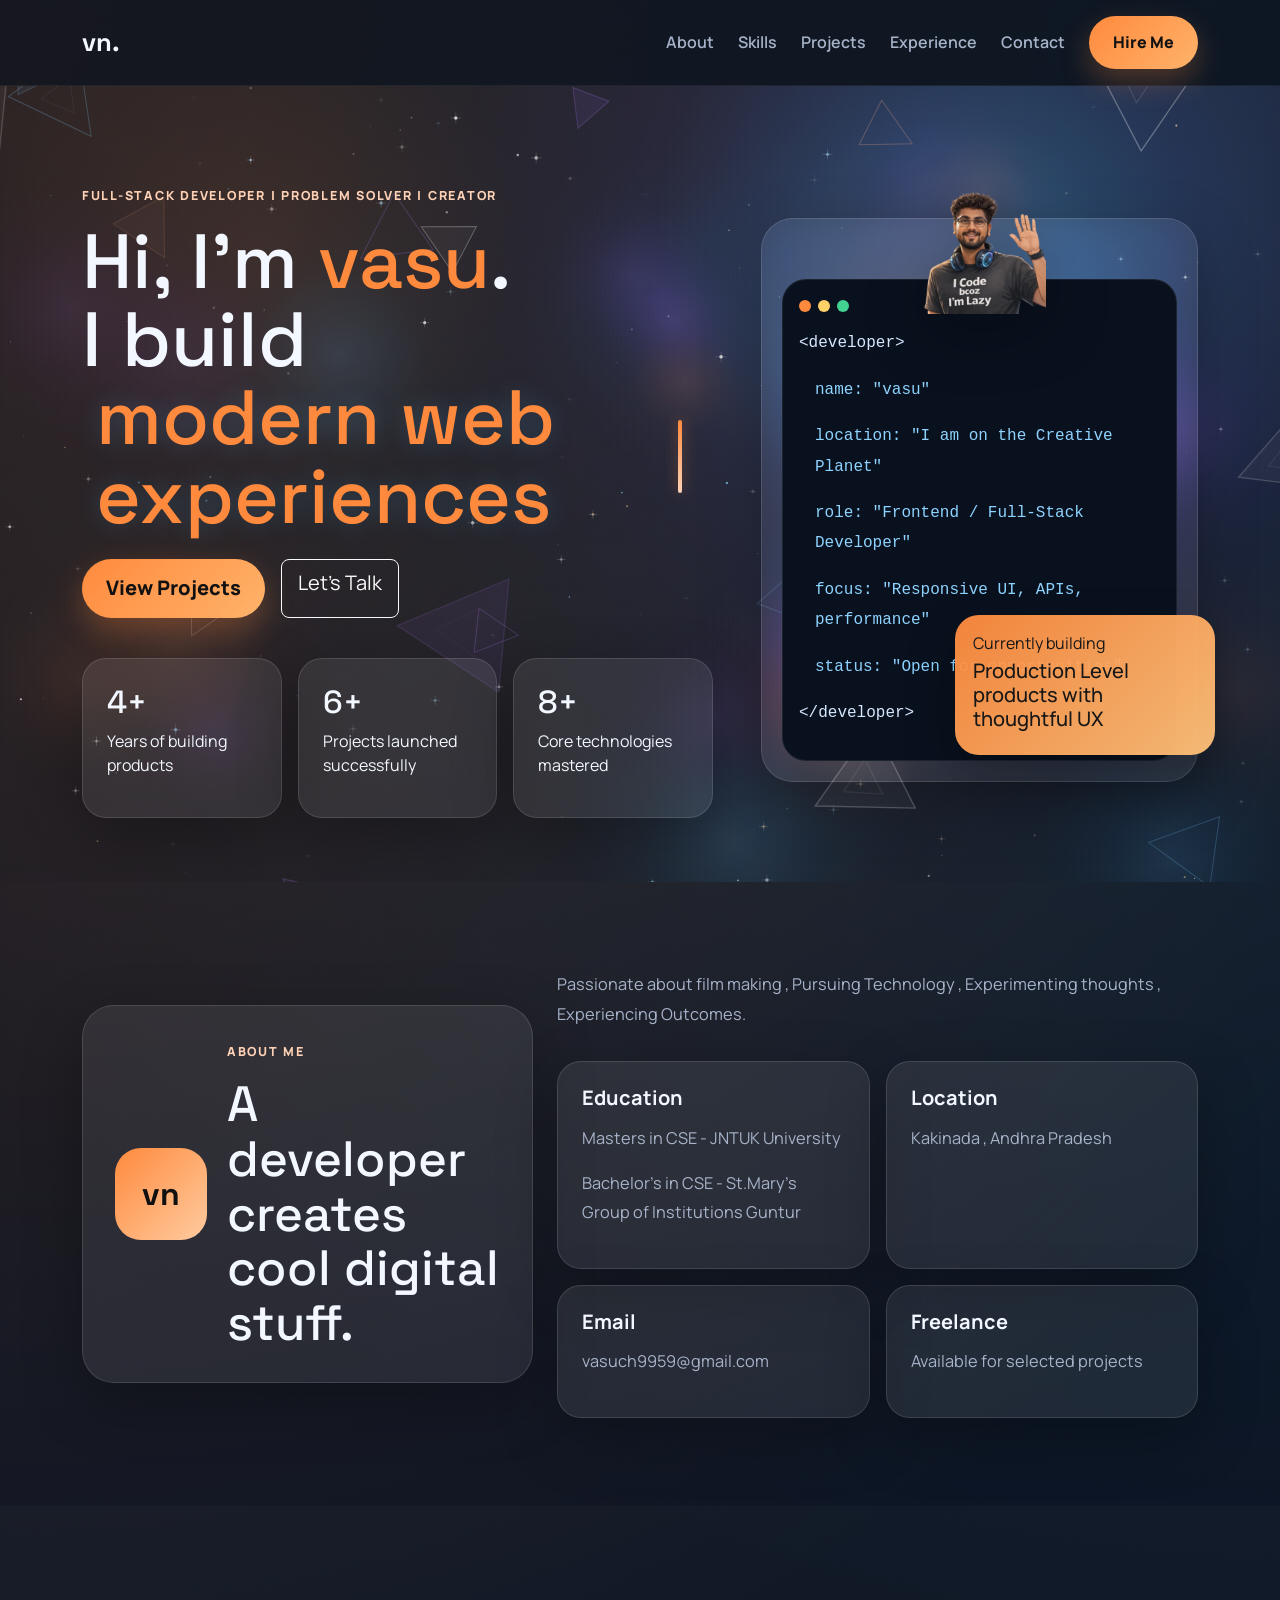
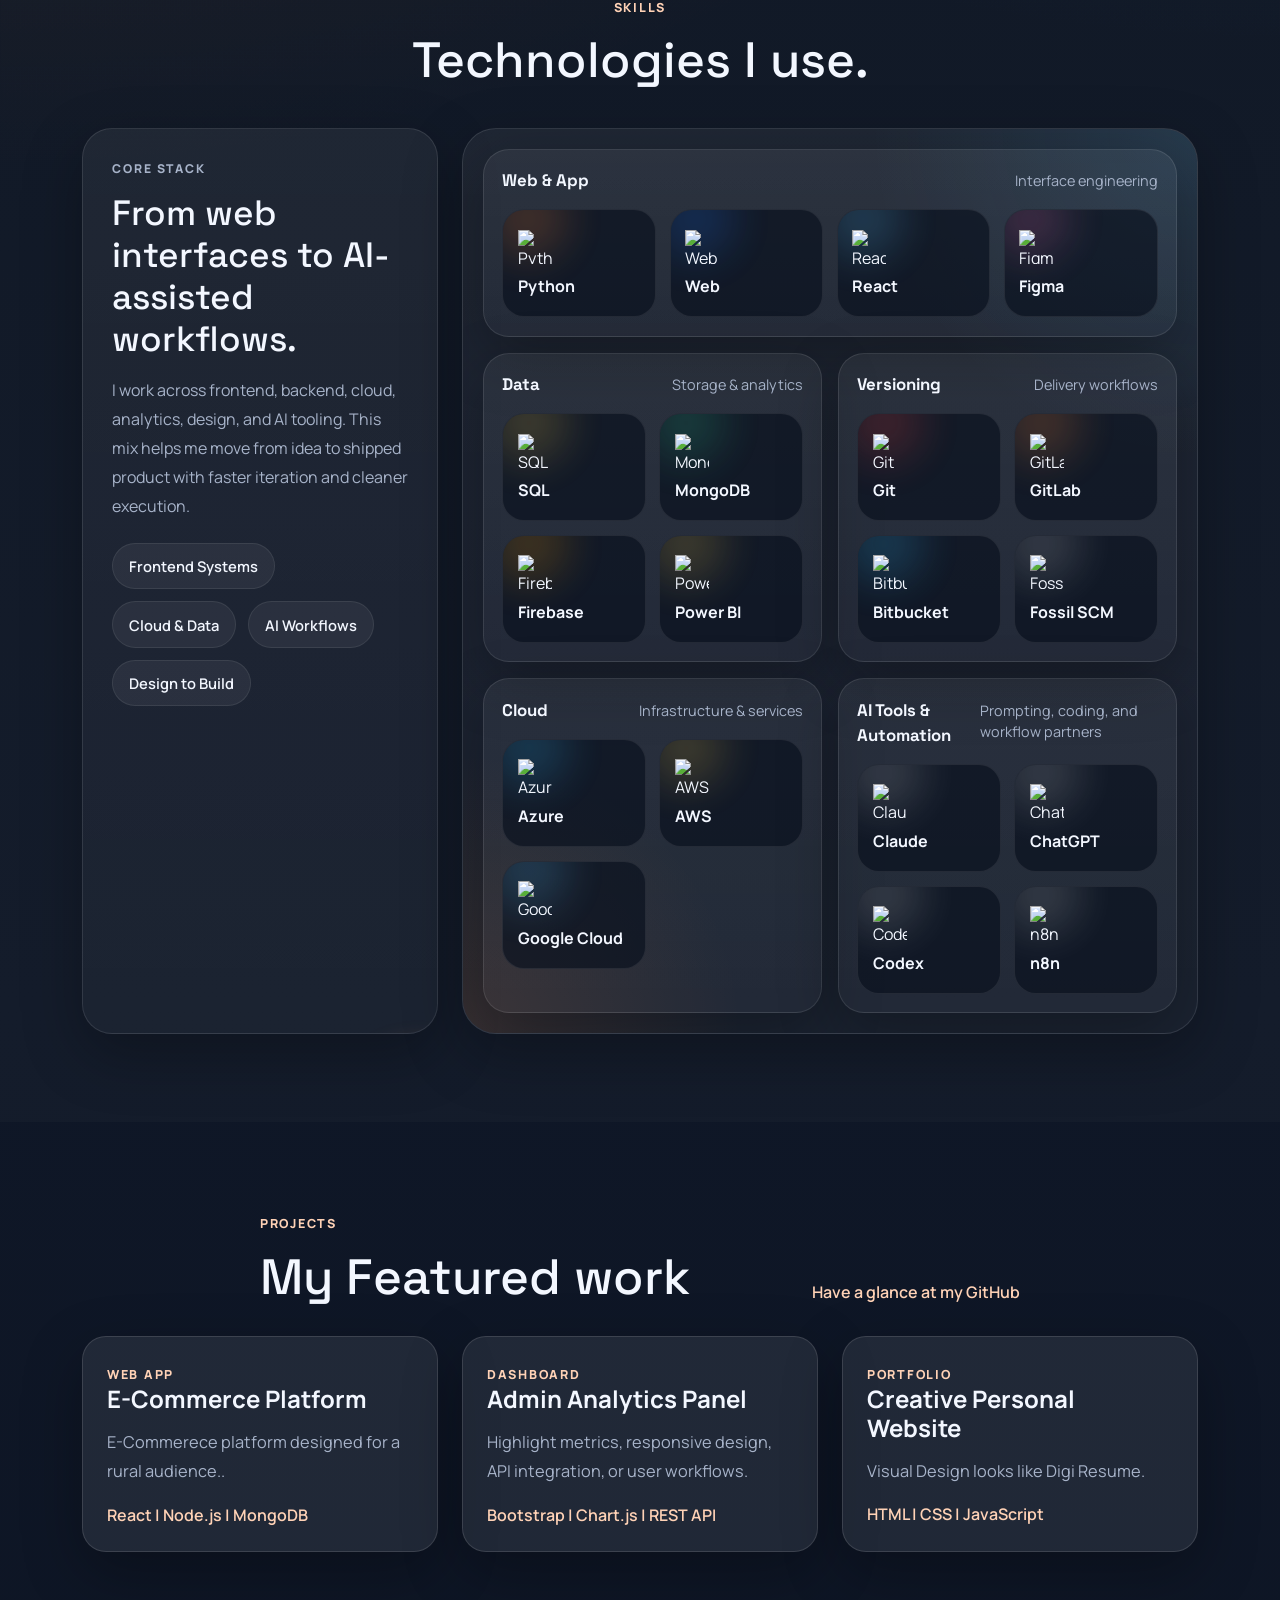
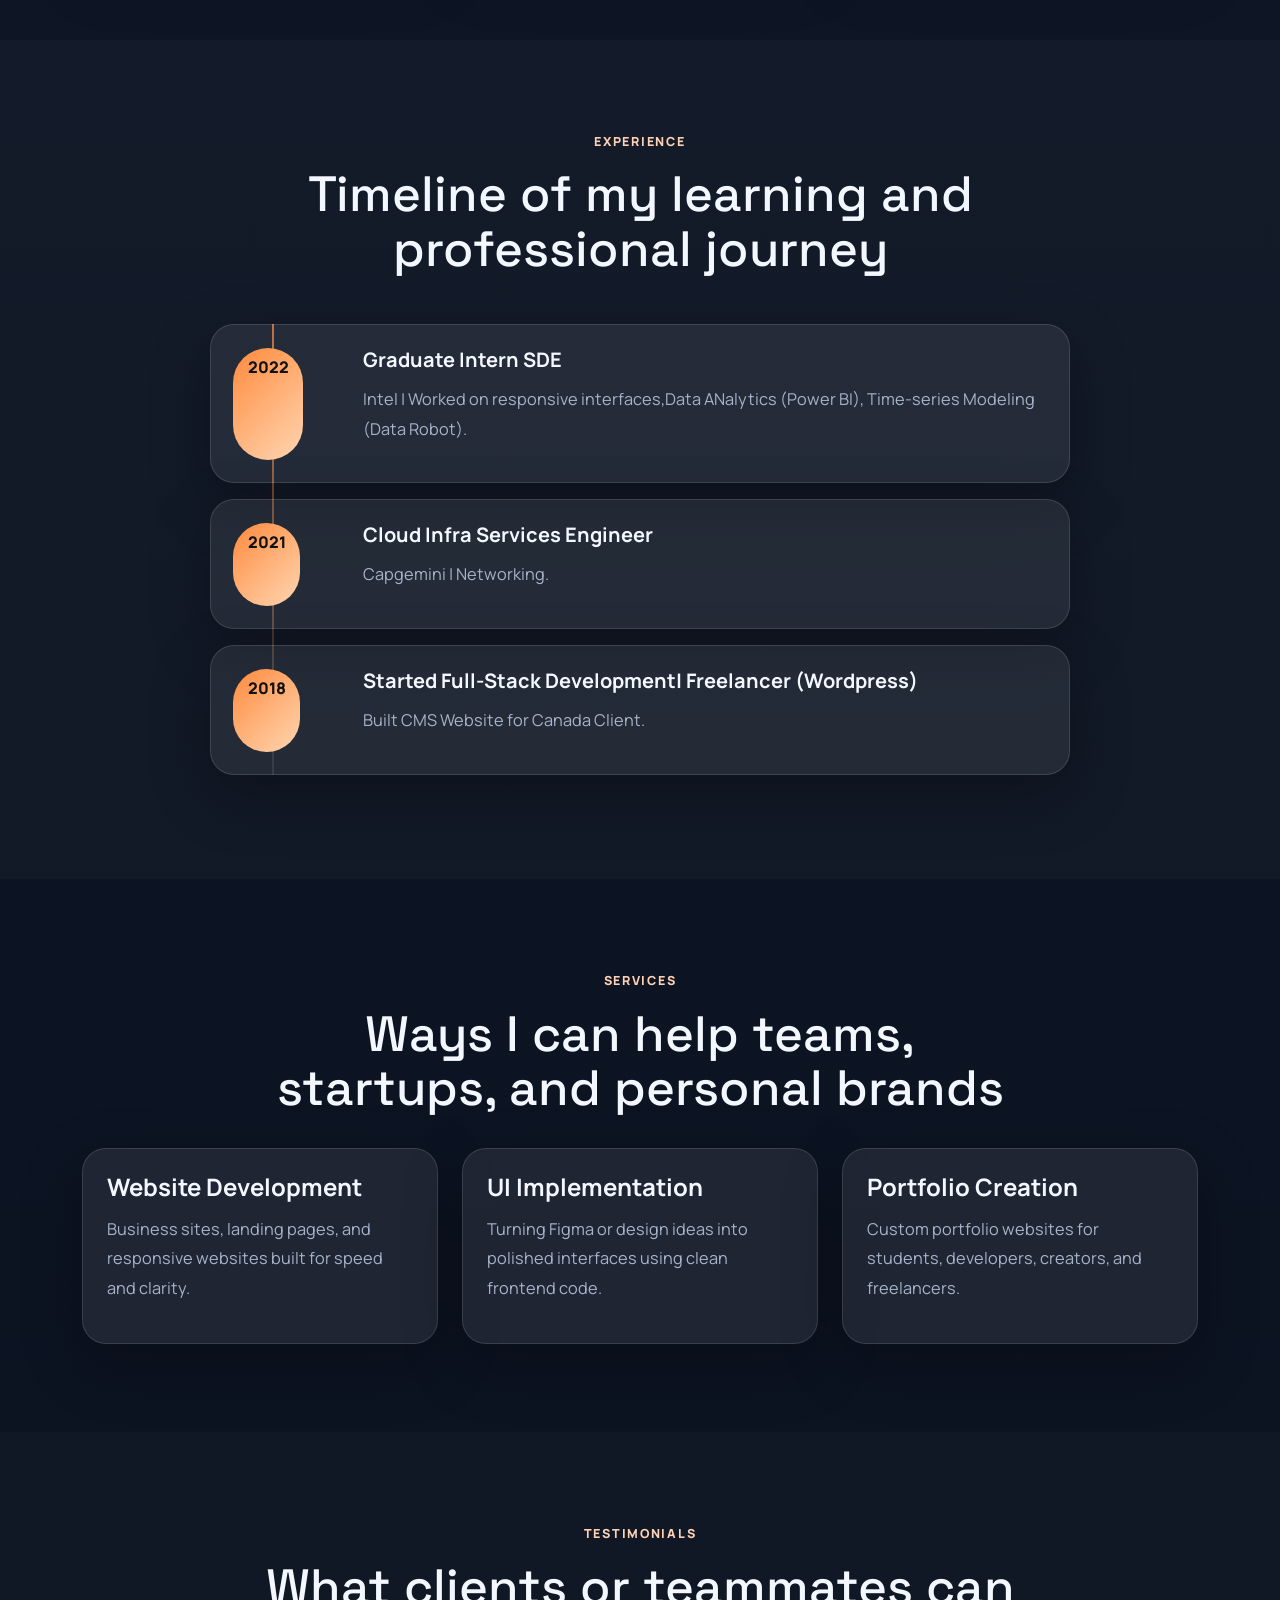
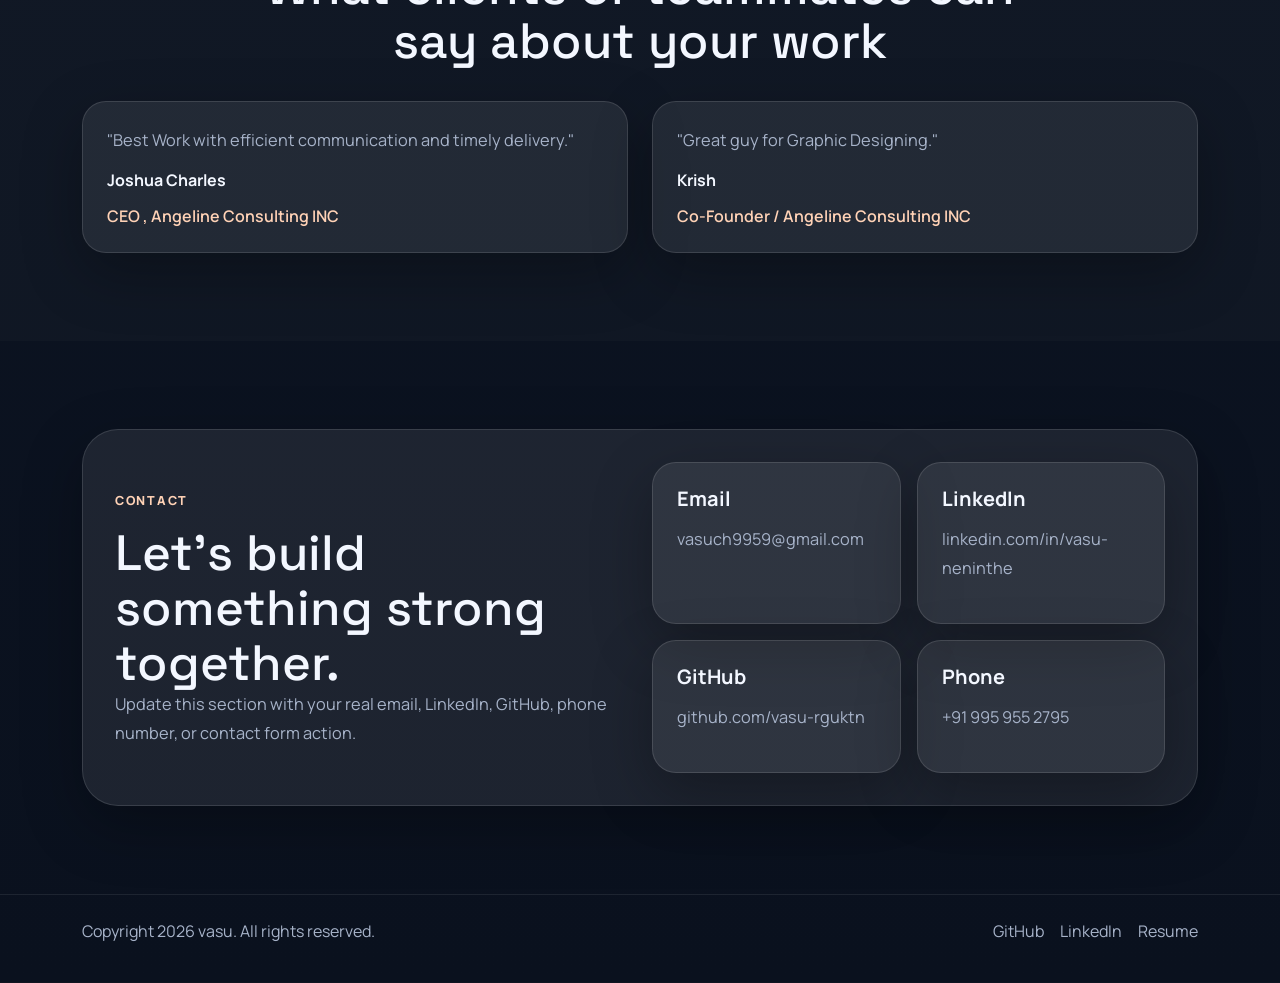
==== index.html @ dce2a5d2 "myDigiResume" ====
<!DOCTYPE html>
<html lang="en">
<head>
    <meta charset="UTF-8">
    <meta name="viewport" content="width=device-width, initial-scale=1.0">
    <title>vasu</title>
    <link rel="preconnect" href="https://fonts.googleapis.com">
    <link rel="preconnect" href="https://fonts.gstatic.com" crossorigin>
    <link href="https://fonts.googleapis.com/css2?family=Manrope:wght@400;500;600;700;800&family=Space+Grotesk:wght@500;700&display=swap" rel="stylesheet">
    <link href="https://cdn.jsdelivr.net/npm/bootstrap@5.3.3/dist/css/bootstrap.min.css" rel="stylesheet" integrity="sha384-QWTKZyjpPEjISv5WaRU9OFeRpok6YctnYmDr5pNlyT2bRjXh0JMhjY6hW+ALEwIH" crossorigin="anonymous">
    <link rel="stylesheet" href="index.css">
</head>
<body>
    <nav class="navbar navbar-expand-lg portfolio-nav sticky-top">
        <div class="container py-2">
            <a class="navbar-brand brand-mark" href="#home">vn.</a>
            <button class="navbar-toggler border-0 shadow-none" type="button" data-bs-toggle="collapse" data-bs-target="#portfolioNav" aria-controls="portfolioNav" aria-expanded="false" aria-label="Toggle navigation">
                <span class="navbar-toggler-icon"></span>
            </button>
            <div class="collapse navbar-collapse" id="portfolioNav">
                <ul class="navbar-nav ms-auto align-items-lg-center gap-lg-2">
                    <li class="nav-item"><a class="nav-link" href="#about">About</a></li>
                    <li class="nav-item"><a class="nav-link" href="#skills">Skills</a></li>
                    <li class="nav-item"><a class="nav-link" href="#projects">Projects</a></li>
                    <li class="nav-item"><a class="nav-link" href="#experience">Experience</a></li>
                    <li class="nav-item"><a class="nav-link" href="#contact">Contact</a></li>
                    <li class="nav-item mt-3 mt-lg-0 ms-lg-2">
                        <a class="btn btn-highlight" href="#contact">Hire Me</a>
                    </li>
                </ul>
            </div>
        </div>
    </nav>

    <main>
        <section id="home" class="hero-section">
            <canvas class="hero-particles" id="heroParticles" aria-hidden="true"></canvas>
            <div class="container">
                <div class="row align-items-center g-5">
                    <div class="col-lg-7">
                        <span class="eyebrow">Full-Stack Developer | Problem Solver | Creator</span>
                        <h1 class="hero-title mt-3">
                            Hi, I'm <span>vasu</span>.<br>
                            <span class="hero-title-static">I build</span>
                            <span class="hero-title-dynamic" id="heroTypewriter" data-words="modern web experiences., cinematic digital products., responsive interfaces., thoughtful user journeys."></span>
                        </h1>
                        <p class="hero-text mt-4">
                        </p>
                        <div class="d-flex flex-wrap gap-3 mt-4">
                            <a class="btn btn-highlight btn-lg" href="#projects">View Projects</a>
                            <a class="btn btn-outline-light btn-lg" href="#contact">Let's Talk</a>
                        </div>
                        <div class="hero-stats row g-3 mt-4">
                            <div class="col-sm-4">
                                <div class="stat-card">
                                    <h3>4+</h3>
                                    <p>Years of building products</p>
                                </div>
                            </div>
                            <div class="col-sm-4">
                                <div class="stat-card">
                                    <h3>6+</h3>
                                    <p>Projects launched successfully</p>
                                </div>
                            </div>
                            <div class="col-sm-4">
                                <div class="stat-card">
                                    <h3>8+</h3>
                                    <p>Core technologies mastered</p>
                                </div>
                            </div>
                        </div>
                    </div>
                    <div class="col-lg-5">
                        <div class="hero-panel">
                            <div class="hero-avatar-pop">
                                <img src="assets/vnp.png" alt="Vasu avatar" class="hero-avatar-image">
                            </div>
                            <div class="code-window">
                                <div class="window-dots">
                                    <span></span>
                                    <span></span>
                                    <span></span>
                                </div>
                                <div class="code-content">
                                    <p>&lt;developer&gt;</p>
                                    <p class="code-indent">name: "vasu"</p>
                                    <p class="code-indent">location: "I am on the Creative Planet"</p>
                                    <p class="code-indent">role: "Frontend / Full-Stack Developer"</p>
                                    <p class="code-indent">focus: "Responsive UI, APIs, performance"</p>
                                    <p class="code-indent">status: "Open for opportunities"</p>
                                    <p>&lt;/developer&gt;</p>
                                </div>
                            </div>
                            <div class="floating-card">
                                <p class="mb-1">Currently building</p>
                                <h5>Production Level products with thoughtful UX</h5>
                            </div>
                        </div>
                    </div>
                </div>
            </div>
        </section>

        <section id="about" class="section-space">
            <div class="container">
                <div class="row g-4 align-items-center">
                    <div class="col-lg-5">
                        <div class="profile-card">
                            <div class="profile-photo">vn</div>
                            <div>
                                <p class="section-kicker">About Me</p>
                                <h2 class="section-title">A developer creates cool digital stuff.</h2>
                            </div>
                        </div>
                    </div>
                    <div class="col-lg-7">
                        <p class="section-copy">
                           Passionate about film making , Pursuing Technology , Experimenting thoughts , Experiencing Outcomes.
                        </p>
                        <div class="row g-3 mt-2">
                            <div class="col-md-6">
                                <div class="info-tile">
                                    <h5>Education</h5>
                                    <p> Masters in CSE - JNTUK University</p>
                                    <p>Bachelor's in CSE - St.Mary's Group of Institutions Guntur</p>
                                </div>
                            </div>
                            <div class="col-md-6">
                                <div class="info-tile">
                                    <h5>Location</h5>
                                    <p>Kakinada , Andhra Pradesh</p>
                                </div>
                            </div>
                            <div class="col-md-6">
                                <div class="info-tile">
                                    <h5>Email</h5>
                                    <p>vasuch9959@gmail.com</p>
                                </div>
                            </div>
                            <div class="col-md-6">
                                <div class="info-tile">
                                    <h5>Freelance</h5>
                                    <p>Available for selected projects</p>
                                </div>
                            </div>
                        </div>
                    </div>
                </div>
            </div>
        </section>

        <section id="skills" class="section-space alt-section">
            <div class="container">
                <div class="section-heading text-center">
                    <p class="section-kicker">Skills</p>
                    <h2 class="section-title">Technologies I use.</h2>
                </div>
                <div class="row g-4 align-items-stretch mt-3">
                    <div class="col-lg-4">
                        <div class="stack-intro-card h-100">
                            <p class="stack-kicker">Core Stack</p>
                            <h3>From web interfaces to AI-assisted workflows.</h3>
                            <p>
                                I work across frontend, backend, cloud, analytics, design, and AI tooling. This mix helps me move from idea to shipped product with faster iteration and cleaner execution.
                            </p>
                            <div class="stack-tags">
                                <span>Frontend Systems</span>
                                <span>Cloud & Data</span>
                                <span>AI Workflows</span>
                                <span>Design to Build</span>
                            </div>
                        </div>
                    </div>
                    <div class="col-lg-8">
                        <div class="stack-showcase">
                            <div class="stack-cluster stack-cluster-wide">
                                <div class="stack-cluster-head">
                                    <p>Web & App</p>
                                    <span>Interface engineering</span>
                                </div>
                                <div class="logo-chip-grid">
                                    <a class="logo-chip accent-orange" href="https://www.python.org/" target="_blank" rel="noreferrer">
                                        <img src="https://cdn.jsdelivr.net/gh/devicons/devicon/icons/python/python-original.svg" alt="Python logo">
                                        <span>Python</span>
                                    </a>
                                    <a class="logo-chip accent-blue" href="https://developer.mozilla.org/en-US/docs/Web" target="_blank" rel="noreferrer">
                                        <img src="https://cdn.jsdelivr.net/gh/devicons/devicon/icons/html5/html5-original.svg" alt="Web logo">
                                        <span>Web</span>
                                    </a>
                                    <a class="logo-chip accent-cyan" href="https://react.dev/" target="_blank" rel="noreferrer">
                                        <img src="https://cdn.jsdelivr.net/gh/devicons/devicon/icons/react/react-original.svg" alt="React logo">
                                        <span>React</span>
                                    </a>
                                    <a class="logo-chip accent-amber" href="https://www.figma.com/" target="_blank" rel="noreferrer">
                                        <img src="https://cdn.jsdelivr.net/gh/devicons/devicon/icons/figma/figma-original.svg" alt="Figma logo">
                                        <span>Figma</span>
                                    </a>
                                </div>
                            </div>
                            <div class="stack-cluster-row">
                                <div class="stack-cluster">
                                    <div class="stack-cluster-head">
                                        <p>Data</p>
                                        <span>Storage & analytics</span>
                                    </div>
                                    <div class="logo-chip-grid compact">
                                        <a class="logo-chip accent-gold" href="https://www.mysql.com/" target="_blank" rel="noreferrer">
                                            <img src="https://cdn.jsdelivr.net/gh/devicons/devicon/icons/mysql/mysql-original.svg" alt="SQL logo">
                                            <span>SQL</span>
                                        </a>
                                        <a class="logo-chip accent-green" href="https://www.mongodb.com/" target="_blank" rel="noreferrer">
                                            <img src="https://cdn.jsdelivr.net/gh/devicons/devicon/icons/mongodb/mongodb-original.svg" alt="MongoDB logo">
                                            <span>MongoDB</span>
                                        </a>
                                        <a class="logo-chip accent-yellow" href="https://firebase.google.com/" target="_blank" rel="noreferrer">
                                            <img src="https://cdn.jsdelivr.net/gh/devicons/devicon/icons/firebase/firebase-plain.svg" alt="Firebase logo">
                                            <span>Firebase</span>
                                        </a>
                                        <a class="logo-chip accent-gold" href="https://powerbi.microsoft.com/" target="_blank" rel="noreferrer">
                                            <img src="https://1000logos.net/wp-content/uploads/2022/08/Microsoft-Power-BI-Logo-2013.png" alt="Power BI logo">
                                            <span>Power BI</span>
                                        </a>
                                    </div>
                                </div>
                                <div class="stack-cluster">
                                    <div class="stack-cluster-head">
                                        <p>Versioning</p>
                                        <span>Delivery workflows</span>
                                    </div>
                                    <div class="logo-chip-grid compact">
                                        <a class="logo-chip accent-red" href="https://git-scm.com/" target="_blank" rel="noreferrer">
                                            <img src="https://cdn.jsdelivr.net/gh/devicons/devicon/icons/git/git-original.svg" alt="Git logo">
                                            <span>Git</span>
                                        </a>
                                        <a class="logo-chip accent-orange" href="https://about.gitlab.com/" target="_blank" rel="noreferrer">
                                            <img src="https://cdn.jsdelivr.net/gh/devicons/devicon/icons/gitlab/gitlab-original.svg" alt="GitLab logo">
                                            <span>GitLab</span>
                                        </a>
                                        <a class="logo-chip accent-sky" href="https://bitbucket.org/" target="_blank" rel="noreferrer">
                                            <img src="https://cdn.simpleicons.org/bitbucket/0052CC" alt="Bitbucket logo">
                                            <span>Bitbucket</span>
                                        </a>
                                        <a class="logo-chip accent-white" href="https://fossil-scm.org/" target="_blank" rel="noreferrer">
                                            <img src="https://cdn.simpleicons.org/fossilscm/FFFFFF" alt="Fossil SCM logo">
                                            <span>Fossil SCM</span>
                                        </a>
                                    </div>
                                </div>
                            </div>
                            <div class="stack-cluster-row">
                                <div class="stack-cluster">
                                    <div class="stack-cluster-head">
                                        <p>Cloud</p>
                                        <span>Infrastructure & services</span>
                                    </div>
                                    <div class="logo-chip-grid compact">
                                        <a class="logo-chip accent-sky" href="https://azure.microsoft.com/" target="_blank" rel="noreferrer">
                                            <img src="https://cdn.jsdelivr.net/gh/devicons/devicon/icons/azure/azure-original.svg" alt="Azure logo">
                                            <span>Azure</span>
                                        </a>
                                        <a class="logo-chip accent-gold" href="https://aws.amazon.com/" target="_blank" rel="noreferrer">
                                            <img src="https://download.logo.wine/logo/Amazon_Web_Services/Amazon_Web_Services-Logo.wine.png" alt="AWS logo">
                                            <span>AWS</span>
                                        </a>
                                        <a class="logo-chip accent-cyan" href="https://console.cloud.google.com/" target="_blank" rel="noreferrer">
                                            <img src="https://cdn.simpleicons.org/googlecloud/4285F4" alt="Google Cloud logo">
                                            <span>Google Cloud</span>
                                        </a>
                                    </div>
                                </div>
                                <div class="stack-cluster">
                                    <div class="stack-cluster-head">
                                        <p>AI Tools & Automation</p>
                                        <span>Prompting, coding, and workflow partners</span>
                                    </div>
                                    <div class="logo-chip-grid compact">
                                        <a class="logo-chip accent-white" href="https://claude.ai/" target="_blank" rel="noreferrer">
                                            <img src="https://cdn.simpleicons.org/anthropic/D4A373" alt="Claude logo">
                                            <span>Claude</span>
                                        </a>
                                        <a class="logo-chip accent-white" href="https://chat.openai.com/" target="_blank" rel="noreferrer">
                                            <img src="https://assets.streamlinehq.com/image/private/w_300,h_300,ar_1/f_auto/v1/icons/logos/openai-wx0xqojo8lrv572wcvlcb.png/openai-twkvg10vdyltj9fklcgusg.png?_a=DATAiZAAZAA0" alt="ChatGPT logo">
                                            <span>ChatGPT</span>
                                        </a>
                                        <a class="logo-chip accent-white" href="https://openai.com/codex/" target="_blank" rel="noreferrer">
                                            <img src="https://conserto.pro/wp-content/uploads/2022/11/microsoftteams-image-56.png" alt="Codex logo">
                                            <span>Codex</span>
                                        </a>
                                        <a class="logo-chip accent-white" href="https://n8n.io/" target="_blank" rel="noreferrer">
                                            <img src="https://cdn.simpleicons.org/n8n/EA4B71" alt="n8n logo">
                                            <span>n8n</span>
                                        </a>
                                    </div>
                                </div>
                            </div>
                        </div>
                    </div>
                </div>
            </div>
        </section>

        <section id="projects" class="section-space">
            <div class="container">
                <div class="section-heading d-flex flex-column flex-lg-row justify-content-between align-items-lg-end gap-3">
                    <div>
                        <p class="section-kicker">Projects</p>
                        <h2 class="section-title">My Featured work</h2>
                    </div>
                    <a href="https://github.com/vasu-rguktn" class="text-link">Have a glance at my GitHub</a>
                </div>
                <div class="row g-4 mt-2">
                    <div class="col-lg-4">
                        <article class="project-card">
                            <span class="project-tag">Web App</span>
                            <h4>E-Commerce Platform</h4>
                            <p>E-Commerece platform designed for a rural audience..</p>
                            <div class="project-stack">React | Node.js | MongoDB</div>
                        </article>
                    </div>
                    <div class="col-lg-4">
                        <article class="project-card">
                            <span class="project-tag">Dashboard</span>
                            <h4>Admin Analytics Panel</h4>
                            <p>Highlight metrics, responsive design, API integration, or user workflows.</p>
                            <div class="project-stack">Bootstrap | Chart.js | REST API</div>
                        </article>
                    </div>
                    <div class="col-lg-4">
                        <article class="project-card">
                            <span class="project-tag">Portfolio</span>
                            <h4>Creative Personal Website</h4>
                            <p>Visual Design looks like Digi Resume.</p>
                            <div class="project-stack">HTML | CSS | JavaScript</div>
                        </article>
                    </div>
                </div>
            </div>
        </section>

        <section id="experience" class="section-space alt-section">
            <div class="container">
                <div class="section-heading text-center">
                    <p class="section-kicker">Experience</p>
                    <h2 class="section-title">Timeline of my learning and professional journey</h2>
                </div>
                <div class="timeline mt-5">
                    <div class="timeline-item">
                        <span class="timeline-year">2022</span>
                        <div>
                            <h5>Graduate Intern SDE</h5>
                            <p>Intel | Worked on responsive interfaces,Data ANalytics (Power BI), Time-series Modeling (Data Robot).</p>
                        </div>
                    </div>
                    <div class="timeline-item">
                        <span class="timeline-year">2021</span>
                        <div>
                            <h5>Cloud Infra Services Engineer   </h5>
                            <p>Capgemini | Networking.</p>
                        </div>
                    </div>
                    <div class="timeline-item">
                        <span class="timeline-year">2018</span>
                        <div>
                            <h5>Started Full-Stack Development| Freelancer (Wordpress)</h5>
                            <p>Built CMS Website for Canada Client.</p>
                        </div>
                    </div>
                </div>
            </div>
        </section>

        <section id="services" class="section-space">
            <div class="container">
                <div class="section-heading text-center">
                    <p class="section-kicker">Services</p>
                    <h2 class="section-title">Ways I can help teams, startups, and personal brands</h2>
                </div>
                <div class="row g-4 mt-2">
                    <div class="col-md-4">
                        <div class="service-card">
                            <h4>Website Development</h4>
                            <p>Business sites, landing pages, and responsive websites built for speed and clarity.</p>
                        </div>
                    </div>
                    <div class="col-md-4">
                        <div class="service-card">
                            <h4>UI Implementation</h4>
                            <p>Turning Figma or design ideas into polished interfaces using clean frontend code.</p>
                        </div>
                    </div>
                    <div class="col-md-4">
                        <div class="service-card">
                            <h4>Portfolio Creation</h4>
                            <p>Custom portfolio websites for students, developers, creators, and freelancers.</p>
                        </div>
                    </div>
                </div>
            </div>
        </section>

        <section id="testimonials" class="section-space alt-section">
            <div class="container">
                <div class="section-heading text-center">
                    <p class="section-kicker">Testimonials</p>
                    <h2 class="section-title">What clients or teammates can say about your work</h2>
                </div>
                <div class="row g-4 mt-2">
                    <div class="col-lg-6">
                        <div class="testimonial-card">
                            <p>"Best Work with efficient communication and timely delivery."</p>
                            <h6>Joshua Charles</h6>
                            <span>CEO , Angeline Consulting INC</span>
                        </div>
                    </div>
                    <div class="col-lg-6">
                        <div class="testimonial-card">
                            <p>"Great guy for Graphic Designing."</p>
                            <h6>Krish</h6>
                            <span>Co-Founder  / Angeline Consulting INC</span>
                        </div>
                    </div>
                </div>
            </div>
        </section>

        <section id="contact" class="section-space">
            <div class="container">
                <div class="contact-box">
                    <div class="row g-4 align-items-center">
                        <div class="col-lg-6">
                            <p class="section-kicker">Contact</p>
                            <h2 class="section-title">Let's build something strong together.</h2>
                            <p class="section-copy mb-0">
                                Update this section with your real email, LinkedIn, GitHub, phone number, or contact form action.
                            </p>
                        </div>
                        <div class="col-lg-6">
                            <div class="contact-grid">
                                <div class="info-tile">
                                    <h5>Email</h5>
                                    <p>vasuch9959@gmail.com</p>
                                </div>
                                <div class="info-tile">
                                    <h5>LinkedIn</h5>
                                    <p>linkedin.com/in/vasu-neninthe</p>
                                </div>
                                <div class="info-tile">
                                    <h5>GitHub</h5>
                                    <p>github.com/vasu-rguktn</p>
                                </div>
                                <div class="info-tile">
                                    <h5>Phone</h5>
                                    <p>+91 995 955 2795</p>
                                </div>
                            </div>
                        </div>
                    </div>
                </div>
            </div>
        </section>
    </main>

    <footer class="portfolio-footer">
        <div class="container d-flex flex-column flex-md-row justify-content-between align-items-center gap-3">
            <p class="mb-0">Copyright 2026 vasu. All rights reserved.</p>
            <div class="footer-links d-flex gap-3">
                <a href="https://github.com/vasu-rguktn" target="_blank">GitHub</a>
                <a href="https://linkedin.com/in/vasu-neninthe" target="_blank">LinkedIn</a>
                <a href="resume.pdf" target="_blank">Resume</a>
            </div>
        </div>
    </footer>

    <script src="https://cdn.jsdelivr.net/npm/bootstrap@5.3.3/dist/js/bootstrap.bundle.min.js" integrity="sha384-YvpcrYf0tY3lHB60NNkmXc5s9fDVZLESaAA55NDzOxhy9GkcIdslK1eN7N6jIeHz" crossorigin="anonymous"></script>
    <script src="index.js"></script>
</body>
</html>
---- index.css ----
:root {
    --bg: #0b1220;
    --bg-soft: #111a2b;
    --surface: rgba(255, 255, 255, 0.08);
    --surface-strong: rgba(255, 255, 255, 0.12);
    --text: #f3f7ff;
    --muted: #a7b3c9;
    --accent: #ff8a3d;
    --accent-soft: #ffd2b6;
    --line: rgba(255, 255, 255, 0.12);
    --shadow: 0 20px 60px rgba(0, 0, 0, 0.28);
}

* {
    box-sizing: border-box;
}

html {
    scroll-behavior: smooth;
    scroll-padding-top: 96px;
    background-color: #08101d;
}

body {
    margin: 0;
    min-height: 100vh;
    font-family: "Manrope", sans-serif;
    background-color: #08101d;
    background:
        radial-gradient(circle at top left, rgba(255, 138, 61, 0.22), transparent 30%),
        radial-gradient(circle at top right, rgba(62, 182, 255, 0.14), transparent 28%),
        linear-gradient(180deg, #08101d 0%, #0f1727 45%, #0a111e 100%);
    color: var(--text);
    overscroll-behavior-y: none;
}

main {
    position: relative;
    background: transparent;
}

a {
    color: inherit;
    text-decoration: none;
}

.portfolio-nav {
    background: rgba(8, 16, 29, 0.72);
    backdrop-filter: blur(18px);
    border-bottom: 1px solid rgba(255, 255, 255, 0.06);
}

.brand-mark,
.hero-title,
.section-title {
    font-family: "Space Grotesk", sans-serif;
}

.brand-mark {
    font-size: 1.6rem;
    font-weight: 700;
    color: var(--text);
}

.nav-link {
    color: var(--muted);
    font-weight: 600;
}

.nav-link:hover,
.nav-link:focus {
    color: var(--text);
}

.btn-highlight {
    background: linear-gradient(135deg, #ff8a3d, #ffb36b);
    color: #111;
    border: none;
    font-weight: 800;
    border-radius: 999px;
    padding: 0.9rem 1.5rem;
    box-shadow: 0 12px 30px rgba(255, 138, 61, 0.28);
}

.btn-highlight:hover {
    background: linear-gradient(135deg, #ff954f, #ffc48c);
    color: #111;
}

.hero-section {
    padding: 6rem 0 4rem;
    position: relative;
    overflow: hidden;
    isolation: isolate;
    background:
        radial-gradient(circle at 20% 20%, rgba(255, 138, 61, 0.08), transparent 22%),
        radial-gradient(circle at 80% 15%, rgba(92, 196, 255, 0.12), transparent 30%),
        linear-gradient(180deg, rgba(6, 12, 24, 0.25), rgba(6, 12, 24, 0.05));
}

.hero-section .container {
    position: relative;
    z-index: 1;
}

.hero-particles {
    position: absolute;
    inset: 0;
    width: 100%;
    height: 100%;
    pointer-events: none;
    opacity: 0.9;
    mix-blend-mode: screen;
    filter: saturate(1.1);
}

.eyebrow,
.section-kicker,
.project-tag {
    display: inline-block;
    text-transform: uppercase;
    letter-spacing: 0.14em;
    font-size: 0.78rem;
    font-weight: 800;
    color: var(--accent-soft);
}

.hero-title {
    font-size: clamp(2.8rem, 6vw, 5rem);
    line-height: 1.02;
    max-width: 12ch;
    position: relative;
    z-index: 1;
}

.hero-title span {
    color: var(--accent);
}

.hero-title-static {
    color: var(--text) !important;
}

.hero-avatar-image {
    width: 100%;
    height: 100%;
    object-fit: cover;
    display: block;
}

.hero-title-dynamic {
    display: inline-flex;
    align-items: center;
    min-height: 1.15em;
    margin-left: 0.18em;
    color: #ffffff;
    text-shadow: 0 0 24px rgba(92, 196, 255, 0.22);
}

.hero-title-dynamic::after {
    content: "";
    width: 0.08em;
    height: 0.95em;
    margin-left: 0.12em;
    border-radius: 999px;
    background: linear-gradient(180deg, #ff8a3d, #ffd2b6);
    box-shadow: 0 0 14px rgba(255, 138, 61, 0.42);
    animation: blink-caret 0.95s steps(1) infinite;
}

.hero-text,
.section-copy,
.project-card p,
.service-card p,
.testimonial-card p,
.timeline-item p,
.info-tile p,
.skill-card p {
    color: var(--muted);
    font-size: 1.02rem;
    line-height: 1.8;
}

.hero-panel,
.contact-box,
.project-card,
.service-card,
.testimonial-card,
.skill-card,
.info-tile,
.stat-card,
.timeline-item,
.profile-card {
    background: var(--surface);
    border: 1px solid var(--line);
    box-shadow: var(--shadow);
}

.hero-panel {
    border-radius: 32px;
    padding: 3.8rem 1.25rem 1.25rem;
    position: relative;
    backdrop-filter: blur(16px);
}

.hero-avatar-pop {
    position: absolute;
    top: -28px;
    left: 50%;
    transform: translateX(-50%);
    width: clamp(90px, 16vw, 132px);
    z-index: 3;
    pointer-events: none;
    filter: drop-shadow(0 16px 30px rgba(0, 0, 0, 0.28));
    animation: hero-avatar-float 3.6s ease-in-out infinite;
}

.code-window {
    background: #09111e;
    border-radius: 24px;
    padding: 1.25rem 1rem 1rem;
    min-height: 360px;
    border: 1px solid rgba(255, 255, 255, 0.08);
}

.window-dots {
    display: flex;
    gap: 0.45rem;
    margin-bottom: 1rem;
}

.window-dots span {
    width: 12px;
    height: 12px;
    border-radius: 50%;
    display: inline-block;
    background: #ff8a3d;
}

.window-dots span:nth-child(2) {
    background: #ffd166;
}

.window-dots span:nth-child(3) {
    background: #42d392;
}

.code-content {
    font-family: Consolas, monospace;
    color: #d6e8ff;
    line-height: 1.9;
}

.code-indent {
    padding-left: 1rem;
    color: #8ed3ff;
}

.floating-card {
    position: absolute;
    right: -18px;
    bottom: 26px;
    width: min(260px, 80%);
    background: linear-gradient(135deg, rgba(255, 138, 61, 0.95), rgba(255, 193, 122, 0.95));
    color: #171717;
    border-radius: 24px;
    padding: 1rem 1.1rem;
    box-shadow: 0 24px 50px rgba(0, 0, 0, 0.26);
}

.section-space {
    padding: 5.5rem 0;
}

.alt-section {
    background: rgba(255, 255, 255, 0.02);
}

.stat-card,
.skill-card,
.project-card,
.service-card,
.testimonial-card,
.info-tile {
    border-radius: 24px;
    padding: 1.5rem;
    height: 100%;
}

.stack-intro-card,
.stack-showcase,
.stack-cluster {
    background: linear-gradient(180deg, rgba(255, 255, 255, 0.06), rgba(255, 255, 255, 0.03));
    border: 1px solid rgba(255, 255, 255, 0.1);
    box-shadow: var(--shadow);
}

.stack-intro-card {
    border-radius: 30px;
    padding: 1.8rem;
    position: relative;
    overflow: hidden;
}

.stack-intro-card::before {
    content: "";
    position: absolute;
    inset: auto -20% -20% auto;
    width: 180px;
    height: 180px;
    border-radius: 50%;
    background: radial-gradient(circle, rgba(255, 138, 61, 0.22), rgba(255, 138, 61, 0));
    filter: blur(8px);
}

.stack-kicker {
    margin-bottom: 0.75rem;
    text-transform: uppercase;
    letter-spacing: 0.16em;
    font-size: 0.76rem;
    font-weight: 800;
    color: var(--accent-soft);
}

.stack-intro-card h3 {
    font-family: "Space Grotesk", sans-serif;
    font-size: clamp(1.6rem, 3vw, 2.2rem);
    margin-bottom: 1rem;
}

.stack-intro-card p {
    position: relative;
    z-index: 1;
    color: var(--muted);
    line-height: 1.8;
}

.stack-tags {
    display: flex;
    flex-wrap: wrap;
    gap: 0.75rem;
    margin-top: 1.4rem;
}

.stack-tags span {
    padding: 0.7rem 1rem;
    border-radius: 999px;
    background: rgba(255, 255, 255, 0.06);
    border: 1px solid rgba(255, 255, 255, 0.08);
    color: var(--text);
    font-size: 0.92rem;
    font-weight: 600;
}

.stack-showcase {
    border-radius: 34px;
    padding: 1.25rem;
    display: grid;
    gap: 1rem;
    position: relative;
    overflow: hidden;
}

.stack-showcase::before {
    content: "";
    position: absolute;
    inset: 0;
    background:
        radial-gradient(circle at top right, rgba(92, 196, 255, 0.12), transparent 28%),
        radial-gradient(circle at bottom left, rgba(255, 138, 61, 0.12), transparent 24%);
    pointer-events: none;
}

.stack-cluster-row {
    display: grid;
    grid-template-columns: repeat(2, minmax(0, 1fr));
    gap: 1rem;
    position: relative;
    z-index: 1;
}

.stack-cluster {
    border-radius: 26px;
    padding: 1.15rem;
    position: relative;
    overflow: hidden;
}

.stack-cluster-wide {
    position: relative;
    z-index: 1;
}

.stack-cluster-head {
    display: flex;
    justify-content: space-between;
    align-items: baseline;
    gap: 1rem;
    margin-bottom: 1rem;
}

.stack-cluster-head p {
    margin: 0;
    font-family: "Space Grotesk", sans-serif;
    font-size: 1.05rem;
    font-weight: 700;
    color: var(--text);
}

.stack-cluster-head span {
    color: var(--muted);
    font-size: 0.9rem;
}

.logo-chip-grid {
    display: grid;
    grid-template-columns: repeat(4, minmax(0, 1fr));
    gap: 0.85rem;
}

.logo-chip-grid.compact {
    grid-template-columns: repeat(2, minmax(0, 1fr));
}

.logo-chip {
    min-height: 108px;
    padding: 1rem 0.9rem;
    border-radius: 22px;
    display: flex;
    flex-direction: column;
    justify-content: center;
    gap: 0.8rem;
    background: rgba(9, 17, 30, 0.68);
    border: 1px solid rgba(255, 255, 255, 0.08);
    transition: transform 0.28s ease, border-color 0.28s ease, box-shadow 0.28s ease;
    position: relative;
    overflow: hidden;
}

.logo-chip::before {
    content: "";
    position: absolute;
    inset: -30% auto auto -10%;
    width: 80px;
    height: 80px;
    border-radius: 50%;
    background: var(--chip-glow, rgba(255, 255, 255, 0.08));
    filter: blur(20px);
    opacity: 0.8;
}

.logo-chip:hover {
    transform: translateY(-6px) scale(1.02);
    border-color: rgba(255, 255, 255, 0.16);
    box-shadow: 0 16px 36px rgba(0, 0, 0, 0.28);
}

.logo-chip img,
.logo-chip span {
    position: relative;
    z-index: 1;
}

.logo-chip img {
    width: 34px;
    height: 34px;
    object-fit: contain;
}

.logo-chip span {
    color: var(--text);
    font-weight: 700;
    line-height: 1.3;
}

.accent-orange { --chip-glow: rgba(255, 138, 61, 0.24); }
.accent-blue { --chip-glow: rgba(34, 123, 255, 0.24); }
.accent-cyan { --chip-glow: rgba(92, 196, 255, 0.24); }
.accent-amber { --chip-glow: rgba(244, 114, 182, 0.22); }
.accent-gold { --chip-glow: rgba(255, 208, 80, 0.22); }
.accent-green { --chip-glow: rgba(52, 211, 153, 0.22); }
.accent-yellow { --chip-glow: rgba(245, 158, 11, 0.24); }
.accent-red { --chip-glow: rgba(239, 68, 68, 0.24); }
.accent-sky { --chip-glow: rgba(56, 189, 248, 0.24); }
.accent-white { --chip-glow: rgba(255, 255, 255, 0.18); }

.stat-card h3 {
    font-size: 2rem;
    font-family: "Space Grotesk", sans-serif;
}

.section-heading {
    max-width: 760px;
    margin: 0 auto;
}

.section-title {
    font-size: clamp(2rem, 4vw, 3.1rem);
    line-height: 1.1;
    margin: 0;
}

.profile-card {
    border-radius: 32px;
    padding: 2rem;
    display: flex;
    align-items: center;
    gap: 1.25rem;
}

.profile-photo {
    width: 92px;
    height: 92px;
    border-radius: 26px;
    display: grid;
    place-items: center;
    font-size: 2rem;
    font-family: "Space Grotesk", sans-serif;
    font-weight: 700;
    background: linear-gradient(135deg, #ff8a3d, #ffcb9f);
    color: #101010;
    flex-shrink: 0;
}

.skill-card h4,
.project-card h4,
.service-card h4,
.testimonial-card h6,
.timeline-item h5,
.info-tile h5 {
    margin-bottom: 0.85rem;
    font-weight: 700;
}

.project-card,
.service-card,
.testimonial-card {
    transition: transform 0.25s ease, border-color 0.25s ease;
}

.project-card:hover,
.service-card:hover,
.testimonial-card:hover,
.skill-card:hover {
    transform: translateY(-6px);
    border-color: rgba(255, 138, 61, 0.55);
}

.project-stack,
.text-link,
.testimonial-card span {
    color: var(--accent-soft);
    font-weight: 600;
}

.timeline {
    position: relative;
    max-width: 860px;
    margin: 0 auto;
}

.timeline::before {
    content: "";
    position: absolute;
    left: 62px;
    top: 0;
    bottom: 0;
    width: 2px;
    background: linear-gradient(180deg, rgba(255, 138, 61, 0.7), rgba(255, 255, 255, 0.08));
}

.timeline-item {
    display: grid;
    grid-template-columns: 110px 1fr;
    gap: 1.25rem;
    padding: 1.4rem;
    border-radius: 24px;
    margin-bottom: 1rem;
    position: relative;
}

.timeline-year {
    width: fit-content;
    font-weight: 800;
    color: #111;
    background: linear-gradient(135deg, #ff8a3d, #ffd6b2);
    padding: 0.45rem 0.9rem;
    border-radius: 999px;
}

.contact-box {
    border-radius: 36px;
    padding: 2rem;
}

.contact-grid {
    display: grid;
    grid-template-columns: repeat(2, 1fr);
    gap: 1rem;
}

.portfolio-footer {
    border-top: 1px solid rgba(255, 255, 255, 0.08);
    padding: 1.5rem 0 2.5rem;
    color: var(--muted);
}

@keyframes blink-caret {
    0%, 48% {
        opacity: 1;
    }

    50%, 100% {
        opacity: 0;
    }
}

@keyframes hero-avatar-float {
    0%, 100% {
        transform: translateX(-50%) translateY(0);
    }

    50% {
        transform: translateX(-50%) translateY(-10px);
    }
}

.footer-links a:hover,
.text-link:hover {
    color: var(--text);
}

@media (max-width: 991.98px) {
    .hero-title {
        max-width: 100%;
        font-size: clamp(2.5rem, 10vw, 4.2rem);
    }

    .stack-cluster-row,
    .logo-chip-grid {
        grid-template-columns: repeat(2, minmax(0, 1fr));
    }

    .hero-avatar-pop {
        width: 96px;
        top: -22px;
    }

    .floating-card {
        position: static;
        width: 100%;
        margin-top: 1rem;
    }
}

@media (max-width: 767.98px) {
    .hero-section {
        padding-top: 4.5rem;
    }

    .stack-showcase,
    .stack-intro-card,
    .stack-cluster {
        border-radius: 24px;
    }

    .stack-cluster-row,
    .logo-chip-grid,
    .logo-chip-grid.compact {
        grid-template-columns: 1fr;
    }

    .hero-title-dynamic {
        display: inline;
        margin-left: 0;
    }

    .hero-panel {
        padding-top: 4.4rem;
    }

    .hero-avatar-pop {
        width: 86px;
        top: -16px;
    }

    .section-space {
        padding: 4rem 0;
    }

    .timeline::before {
        display: none;
    }

    .timeline-item {
        grid-template-columns: 1fr;
    }

    .contact-grid {
        grid-template-columns: 1fr;
    }

    .profile-card {
        flex-direction: column;
        align-items: flex-start;
    }
}
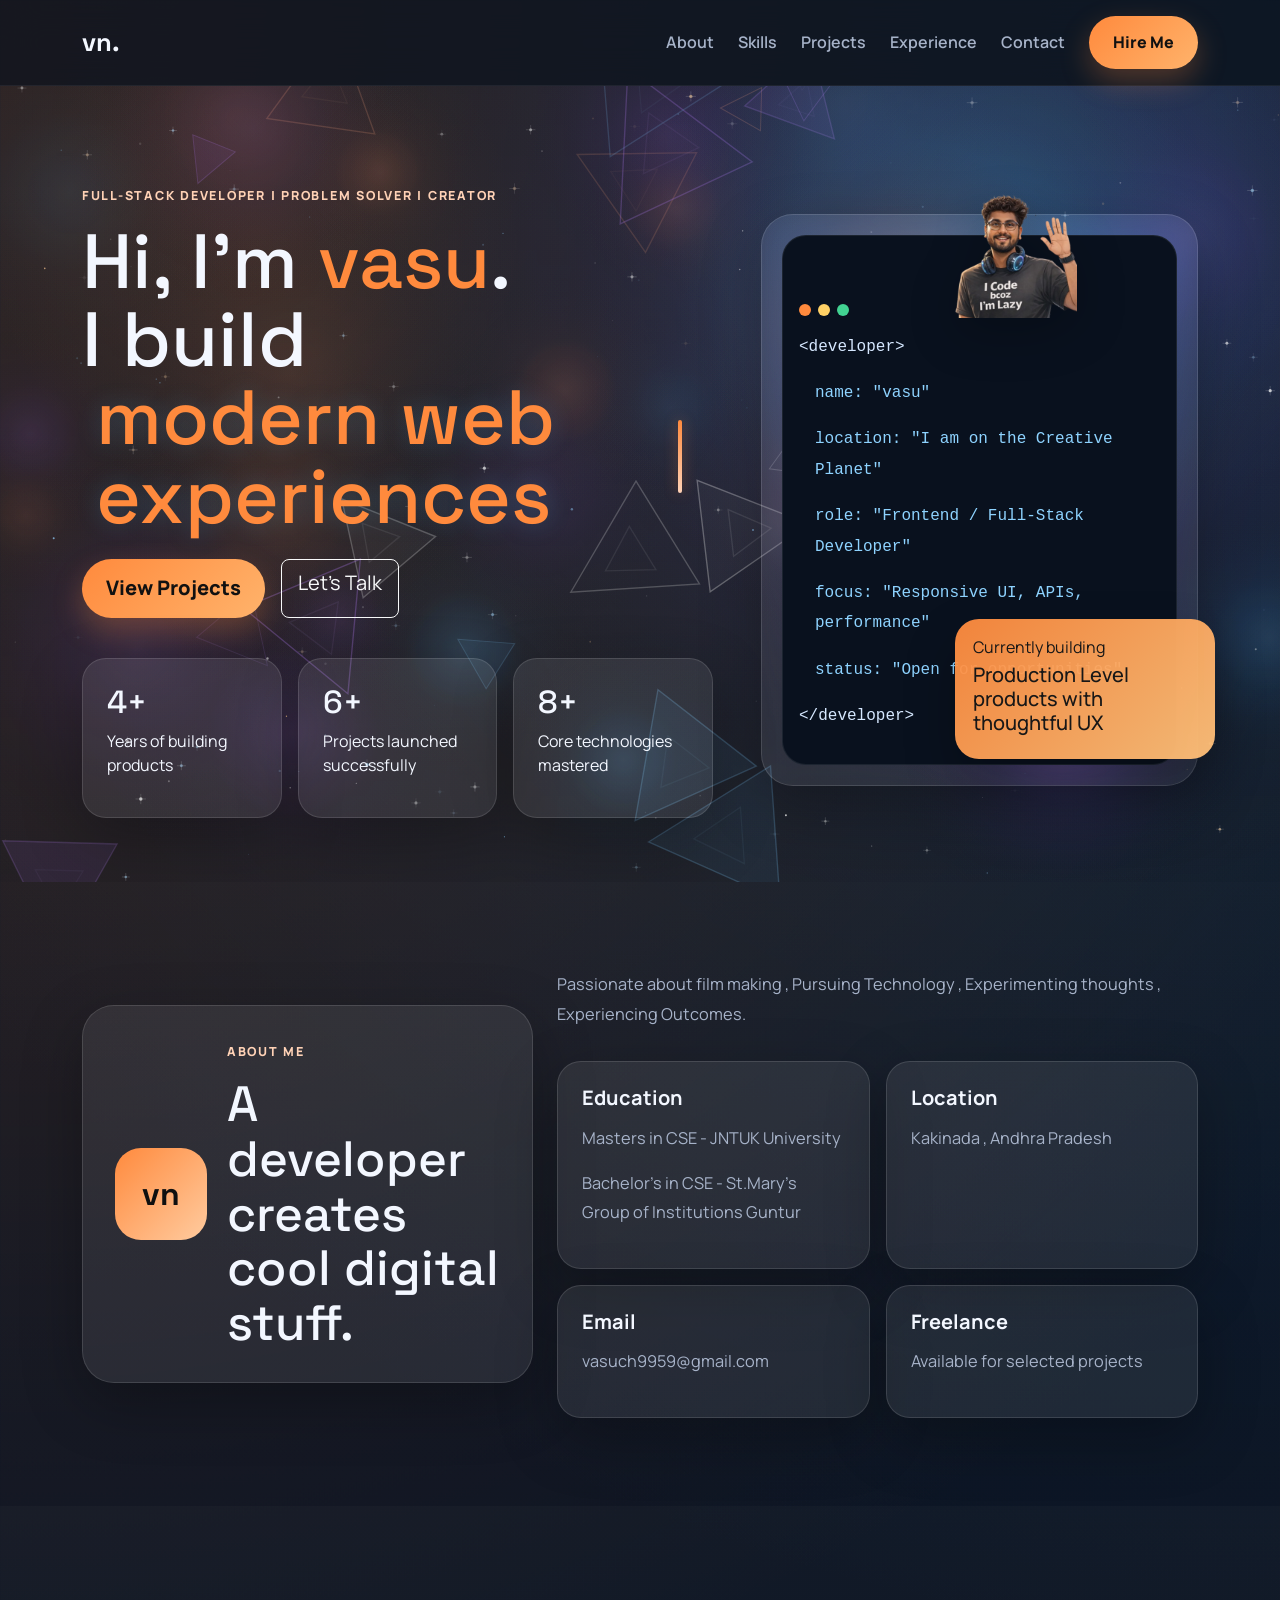
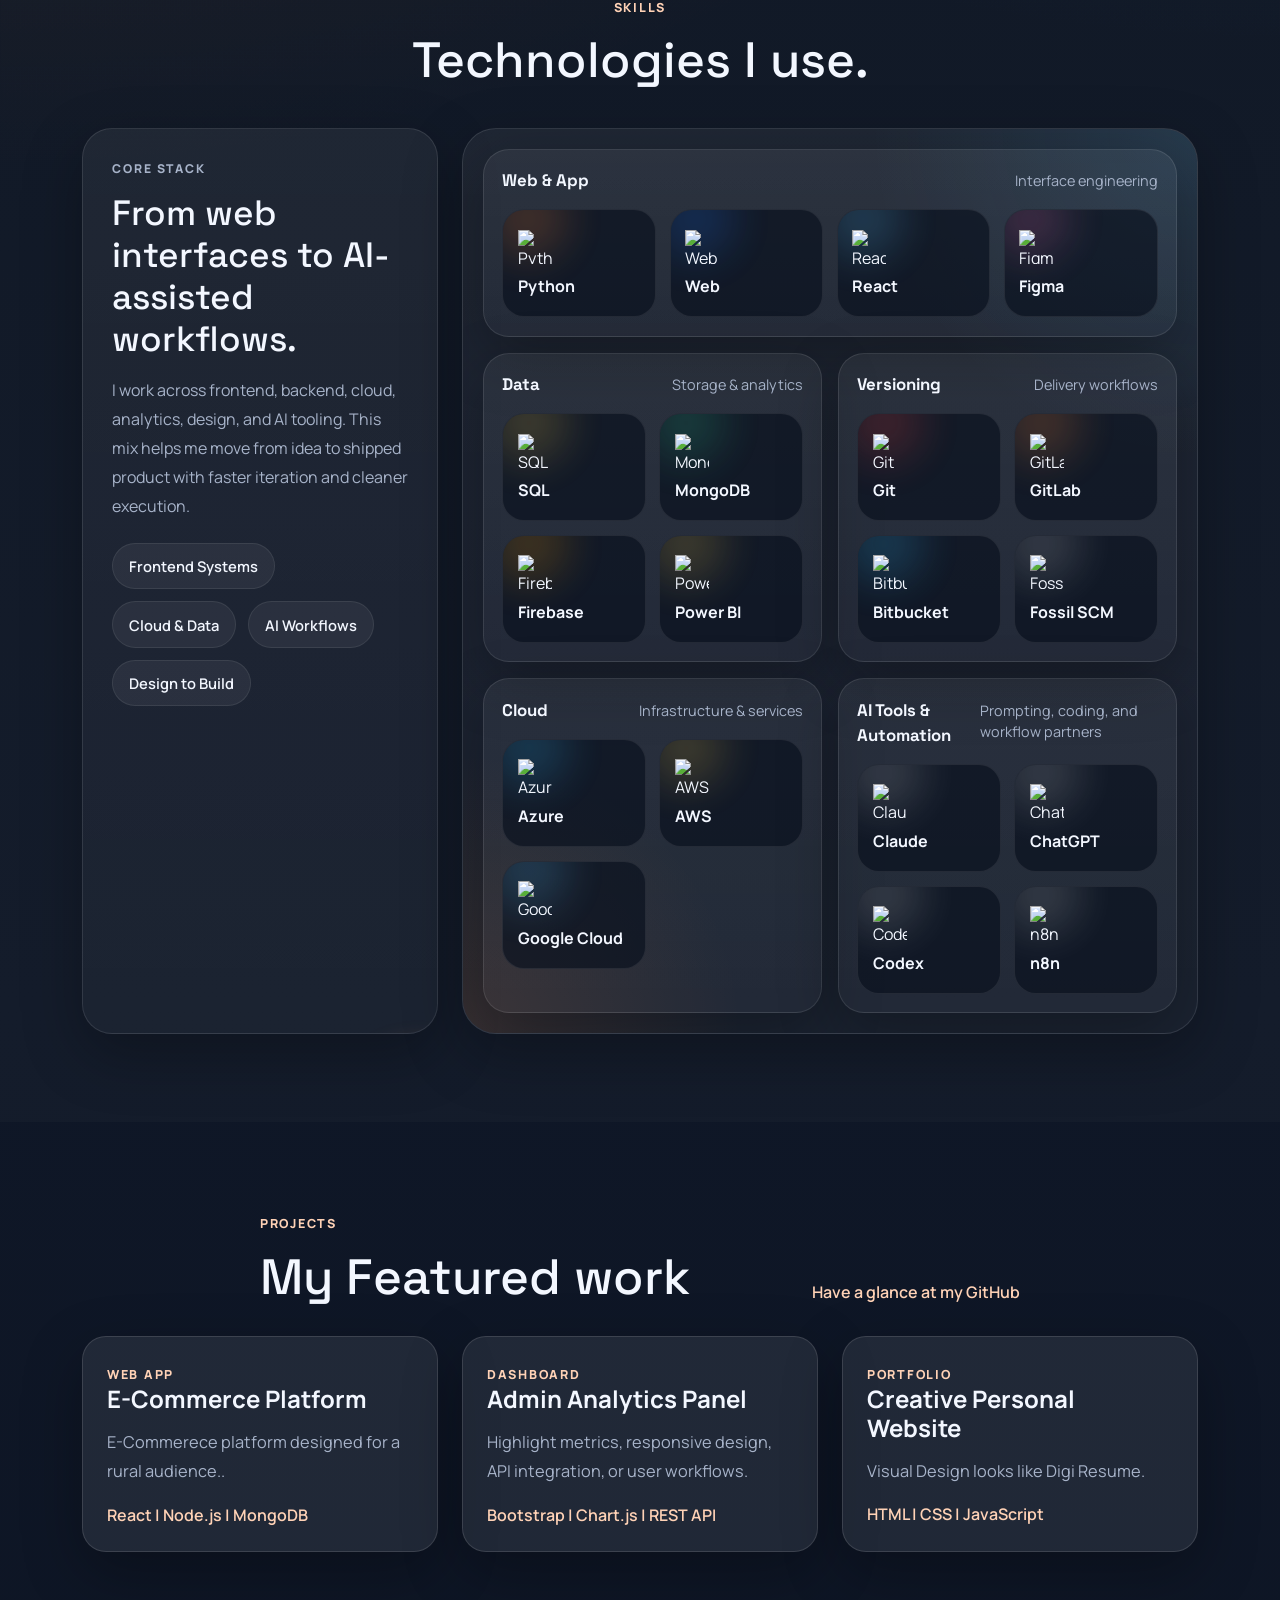
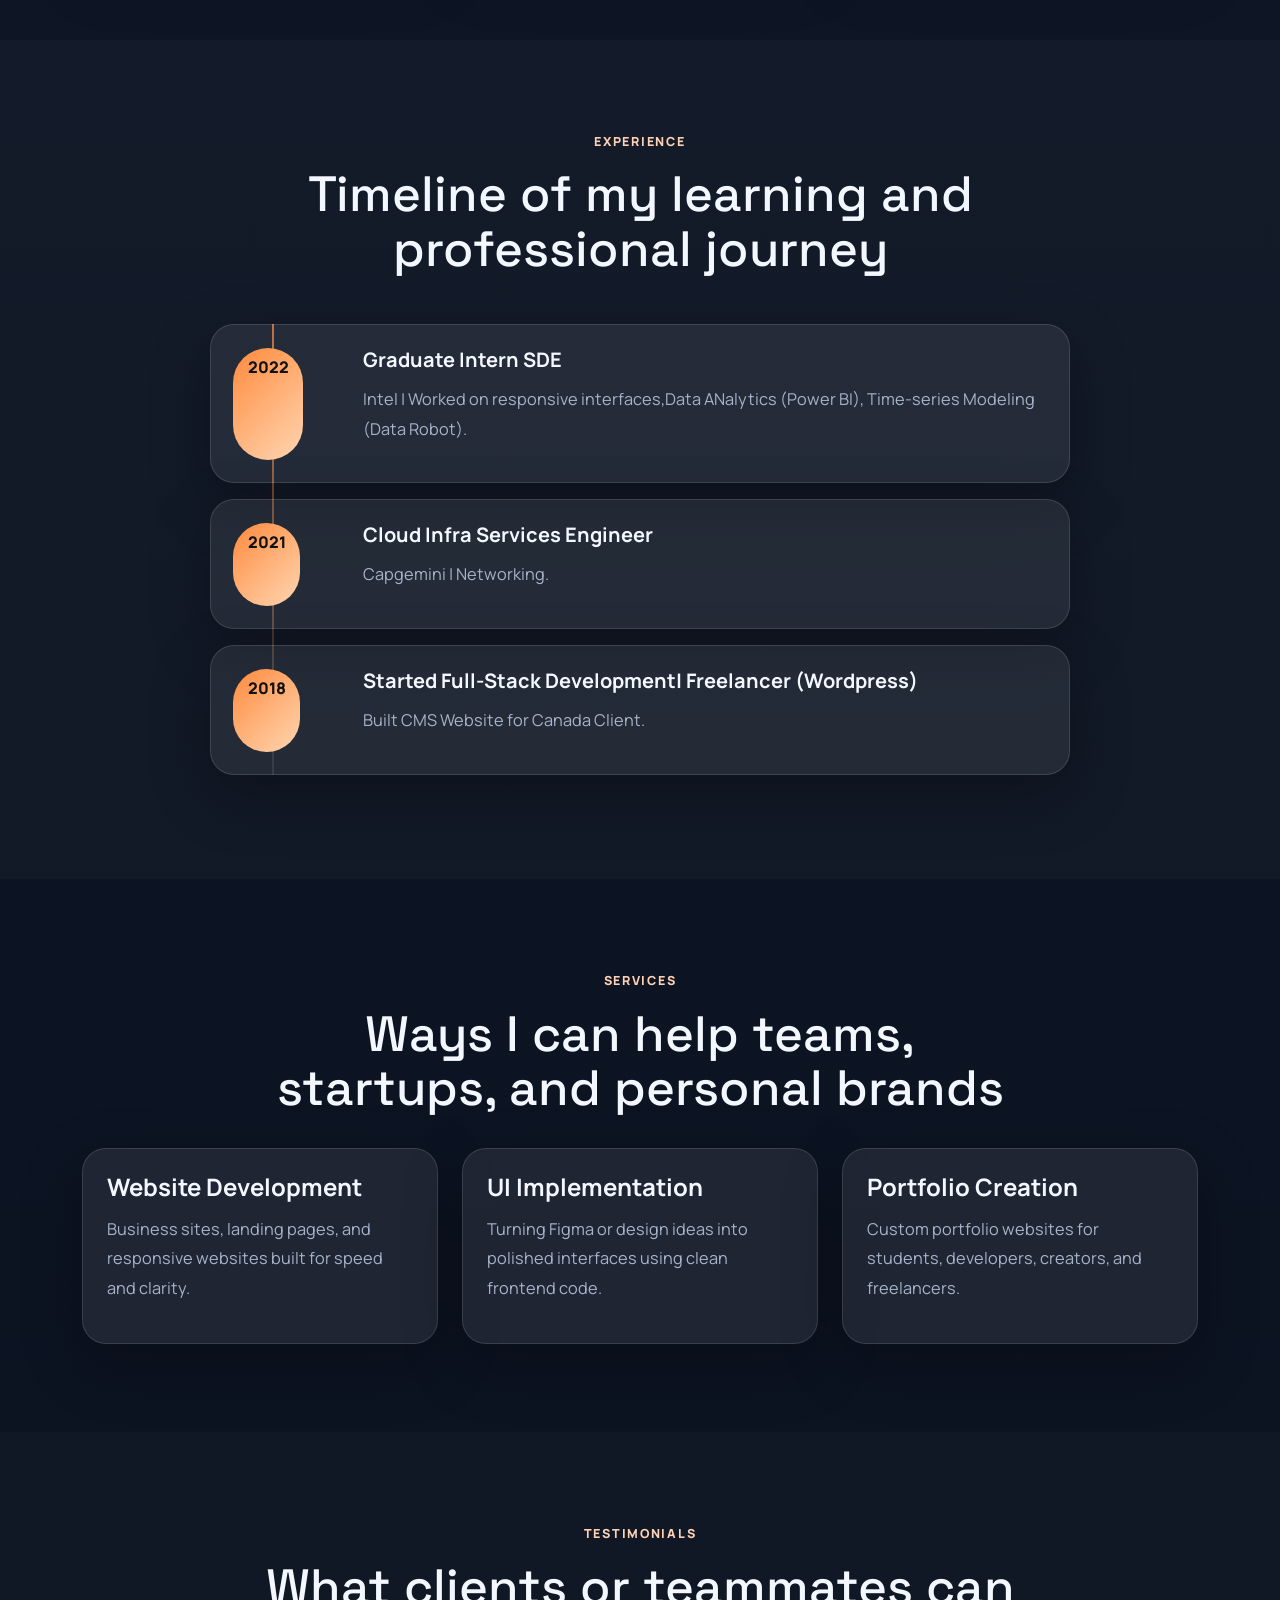
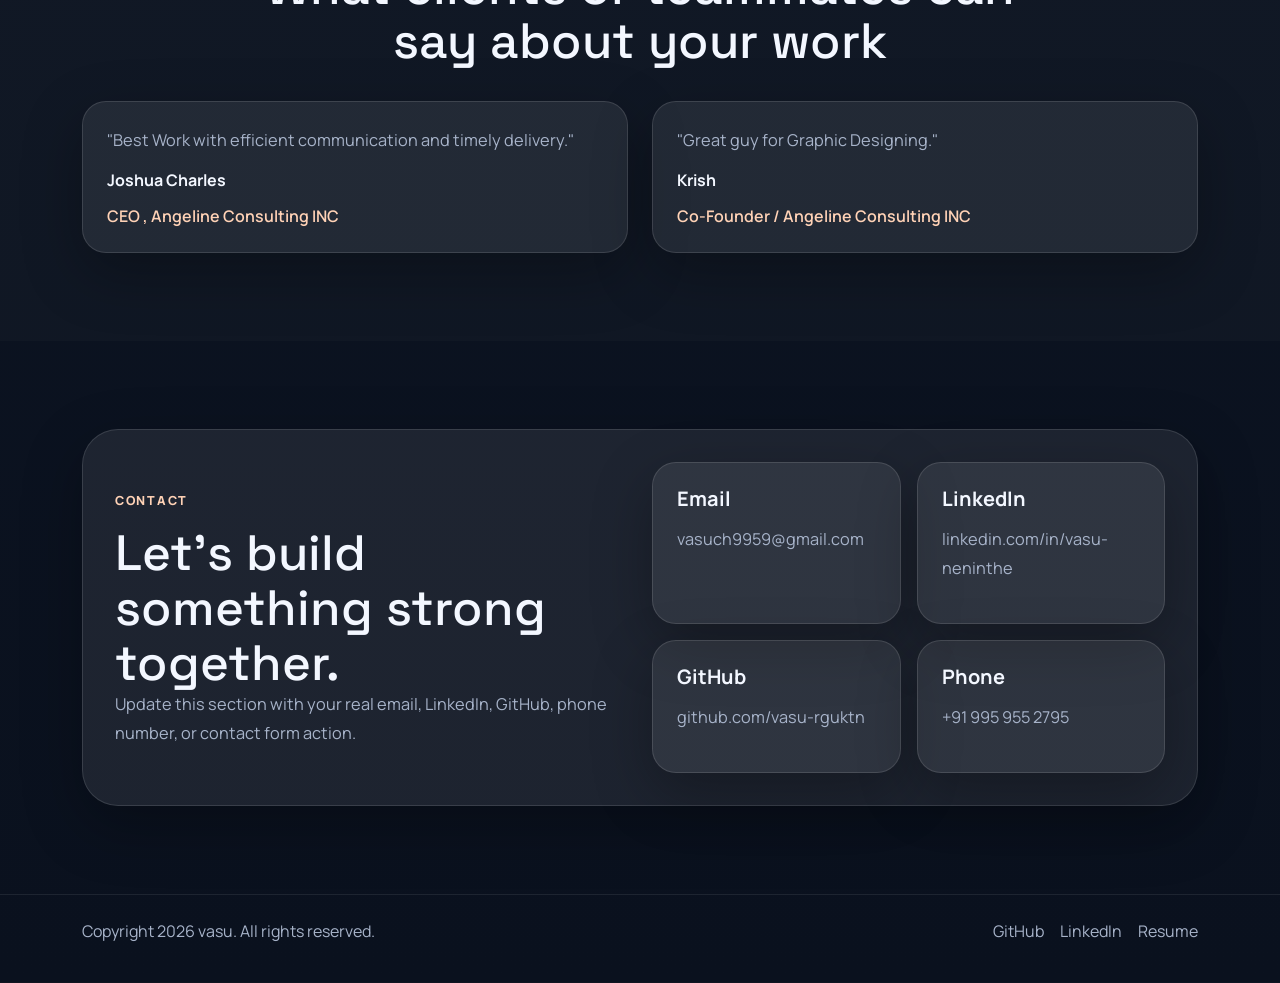
==== commit 14fbeb37: "image position changed" ====
--- a/index.html
+++ b/index.html
@@ -73,10 +73,10 @@
                     </div>
                     <div class="col-lg-5">
                         <div class="hero-panel">
-                            <div class="hero-avatar-pop">
-                                <img src="assets/vnp.png" alt="Vasu avatar" class="hero-avatar-image">
-                            </div>
                             <div class="code-window">
+                                <div class="hero-avatar-pop">
+                                    <img src="assets/vnp.png" alt="Vasu avatar" class="hero-avatar-image">
+                                </div>
                                 <div class="window-dots">
                                     <span></span>
                                     <span></span>
--- a/index.css
+++ b/index.css
@@ -198,29 +198,31 @@
 
 .hero-panel {
     border-radius: 32px;
-    padding: 3.8rem 1.25rem 1.25rem;
+    padding: 1.25rem;
     position: relative;
     backdrop-filter: blur(16px);
 }
 
 .hero-avatar-pop {
     position: absolute;
-    top: -28px;
-    left: 50%;
+    top: -42px;
+    left: 58%;
     transform: translateX(-50%);
     width: clamp(90px, 16vw, 132px);
     z-index: 3;
     pointer-events: none;
-    filter: drop-shadow(0 16px 30px rgba(0, 0, 0, 0.28));
+    filter: drop-shadow(0 14px 24px rgba(0, 0, 0, 0.24));
     animation: hero-avatar-float 3.6s ease-in-out infinite;
 }
 
 .code-window {
     background: #09111e;
     border-radius: 24px;
-    padding: 1.25rem 1rem 1rem;
+    padding: 4.2rem 1rem 1rem;
     min-height: 360px;
     border: 1px solid rgba(255, 255, 255, 0.08);
+    position: relative;
+    overflow: visible;
 }
 
 .window-dots {
@@ -643,7 +645,7 @@
 
     .hero-avatar-pop {
         width: 96px;
-        top: -22px;
+        top: -34px;
     }
 
     .floating-card {
@@ -675,13 +677,9 @@
         margin-left: 0;
     }
 
-    .hero-panel {
-        padding-top: 4.4rem;
-    }
-
     .hero-avatar-pop {
         width: 86px;
-        top: -16px;
+        top: -28px;
     }
 
     .section-space {
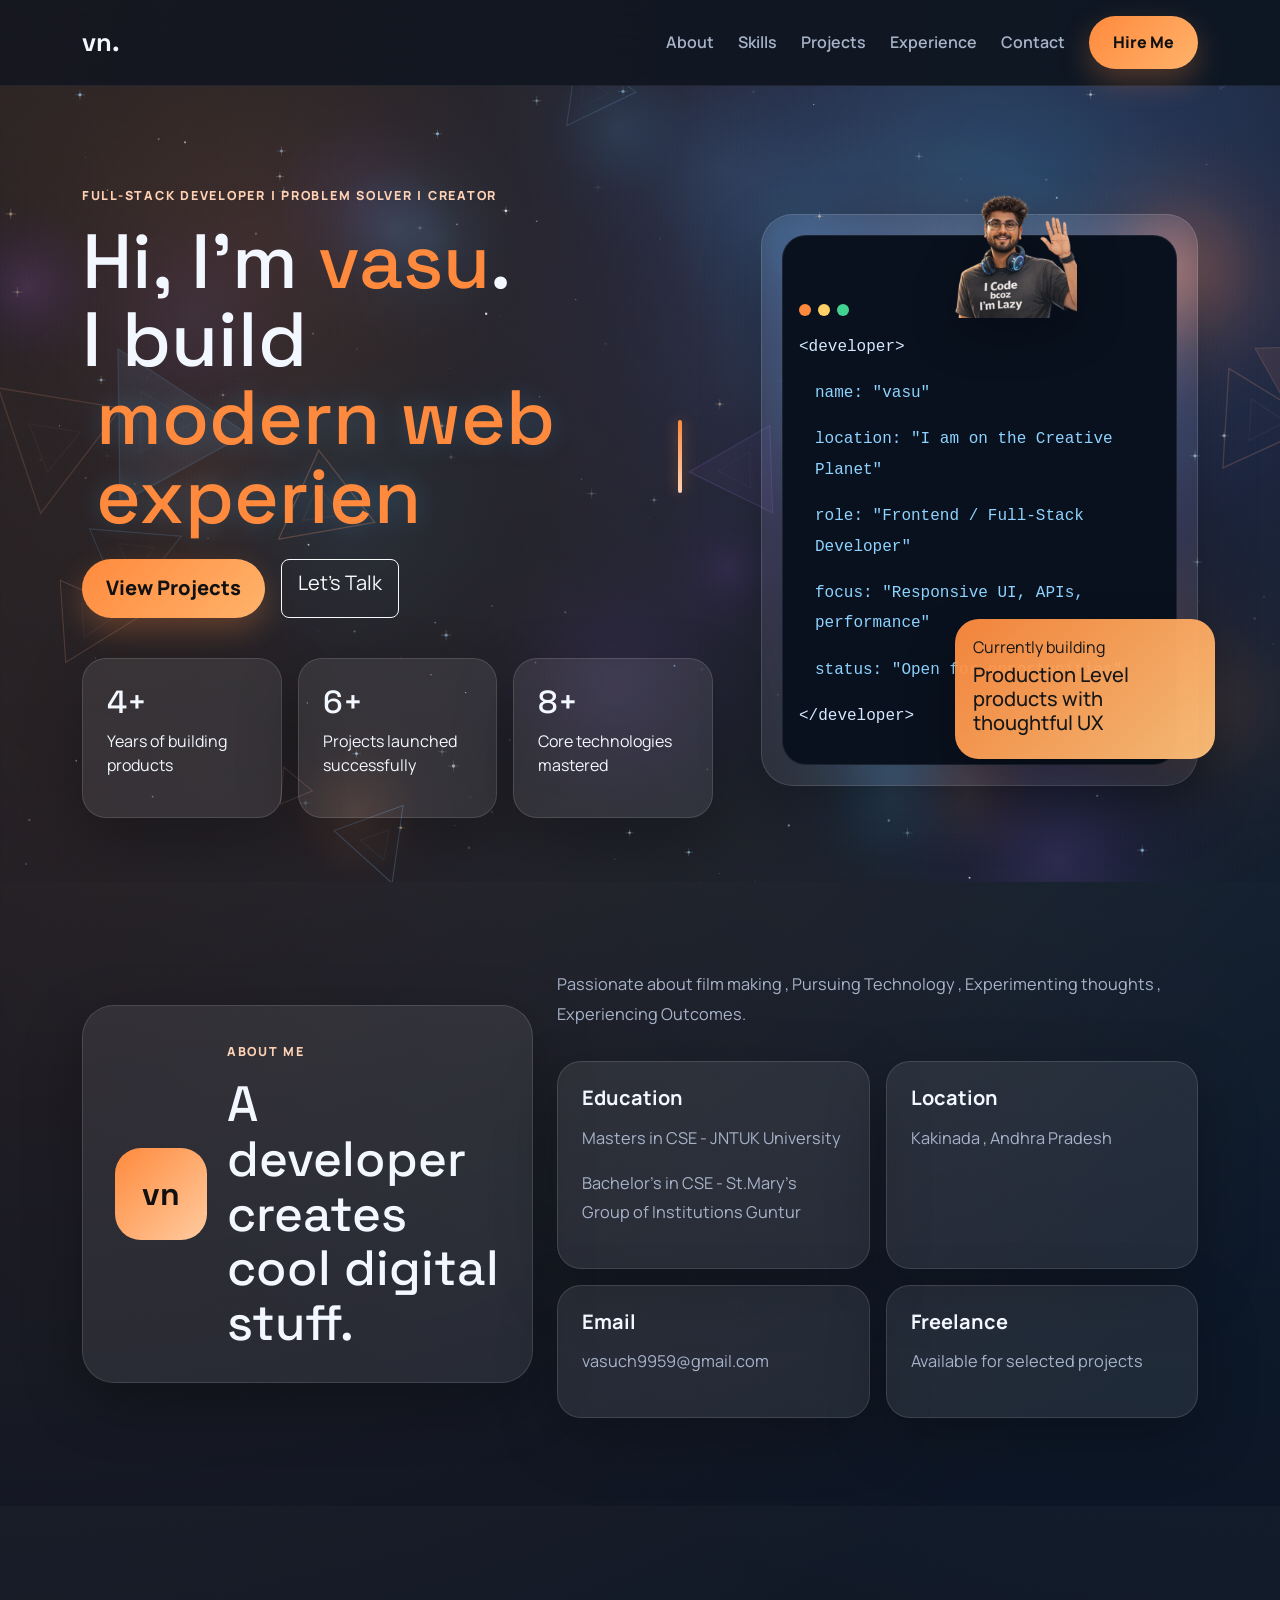
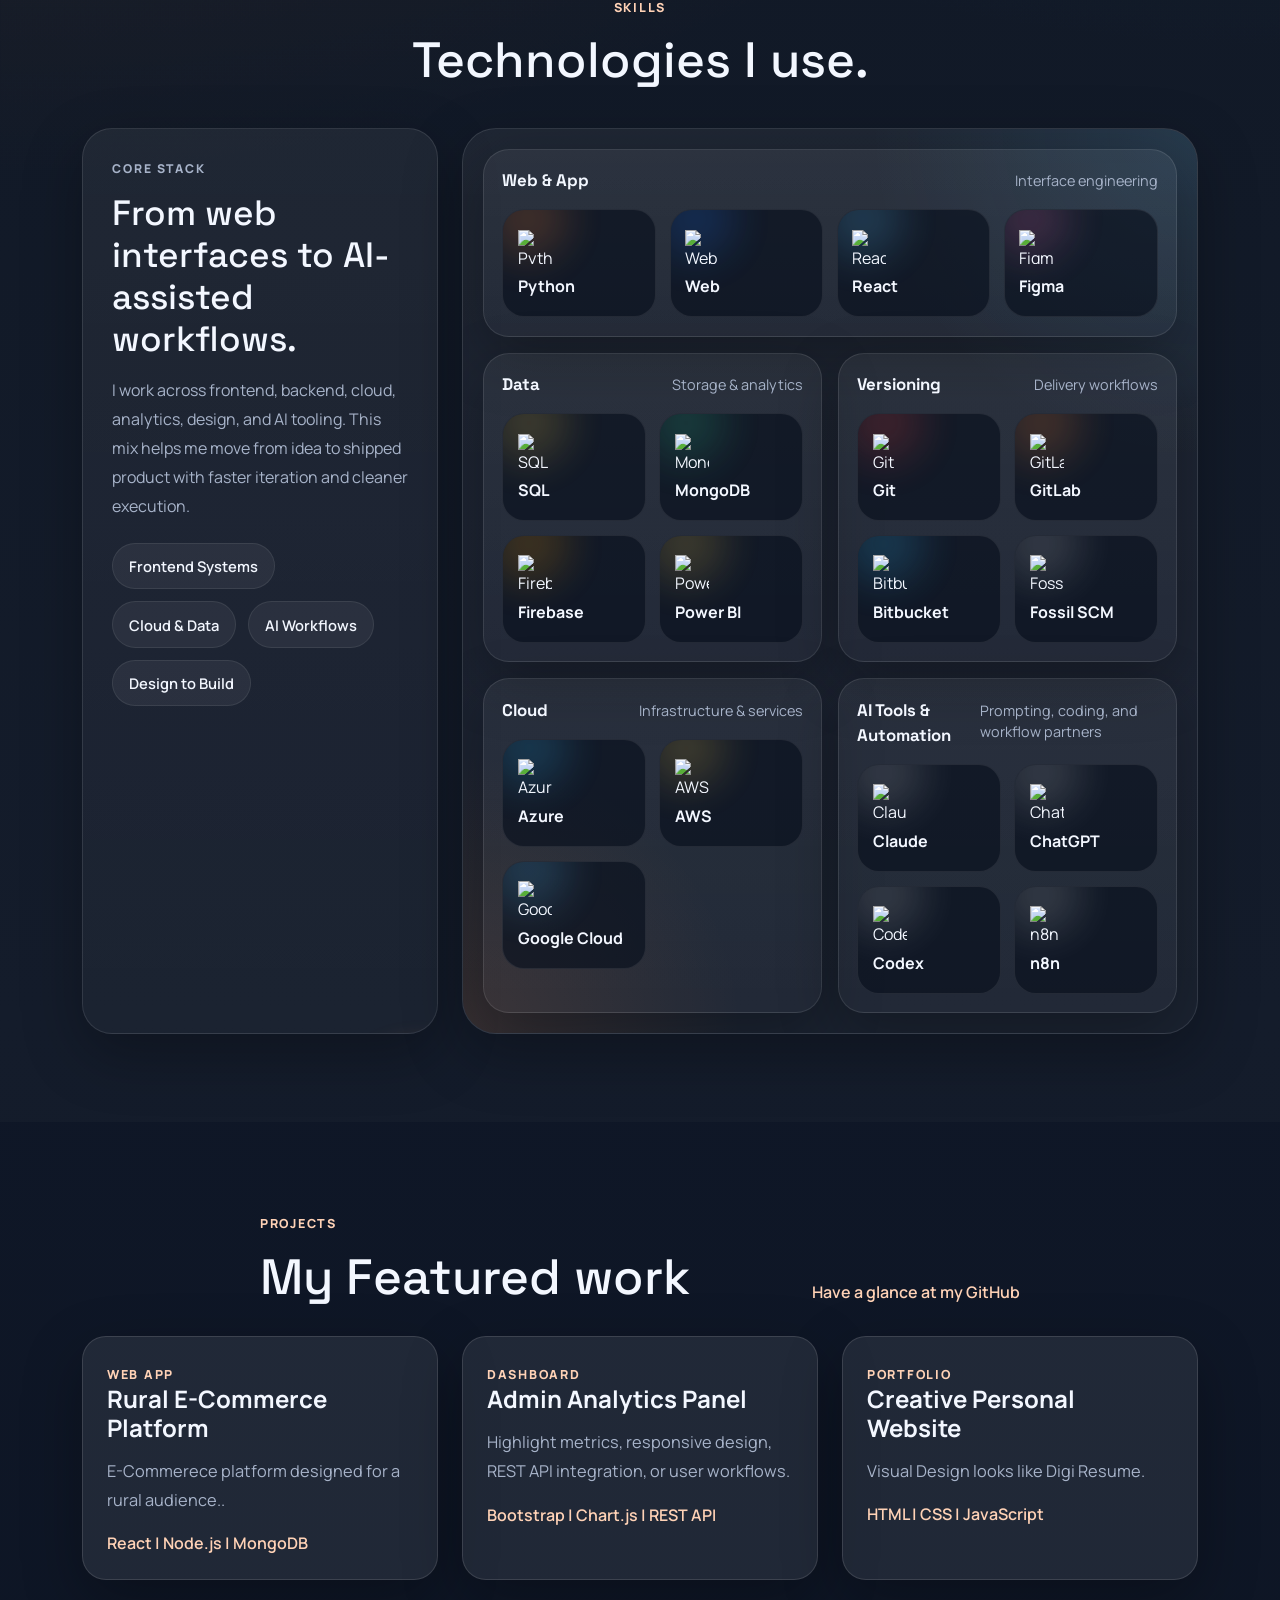
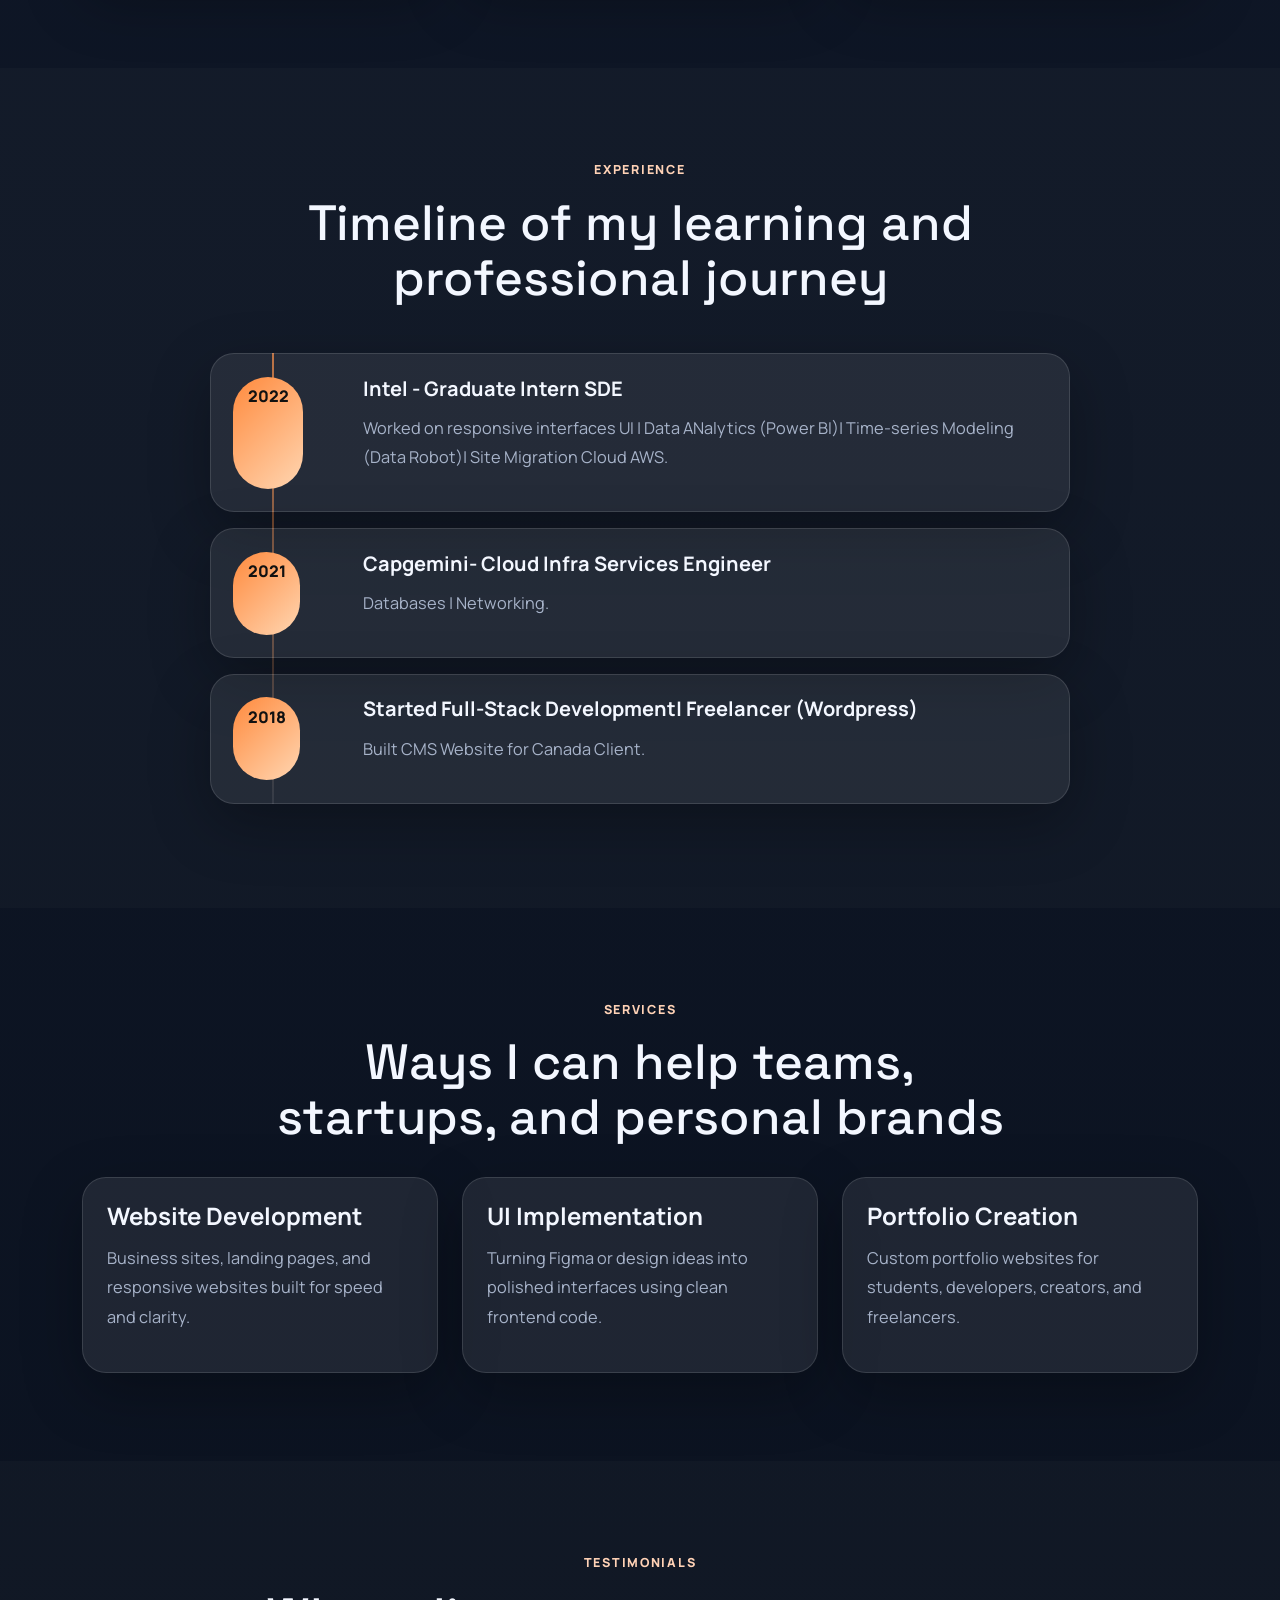
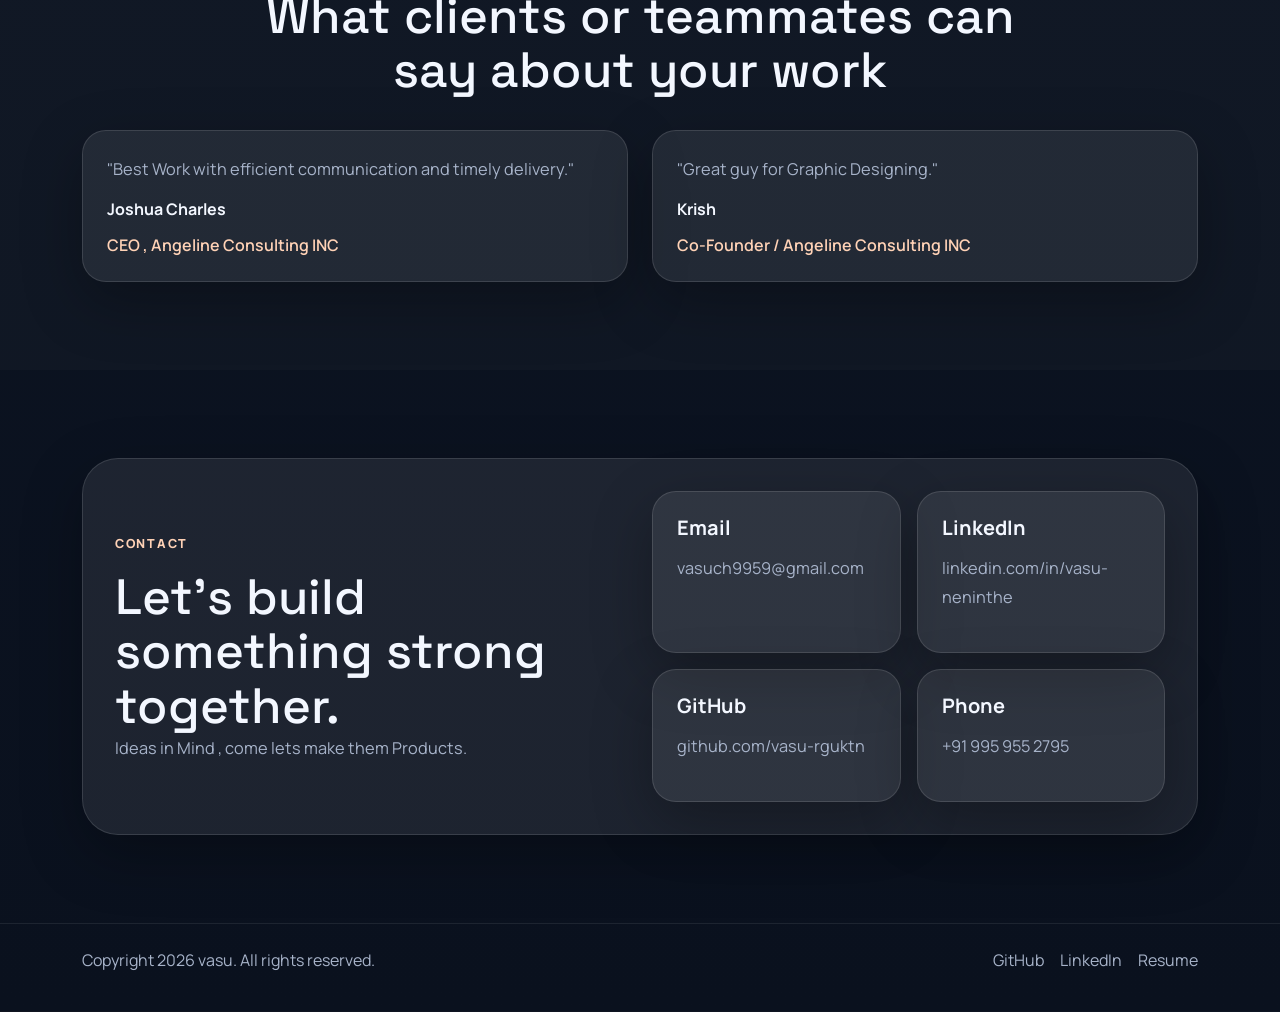
==== commit d289b93b: "changed timeline" ====
--- a/index.html
+++ b/index.html
@@ -313,7 +313,7 @@
                     <div class="col-lg-4">
                         <article class="project-card">
                             <span class="project-tag">Web App</span>
-                            <h4>E-Commerce Platform</h4>
+                            <h4>Rural E-Commerce Platform</h4>
                             <p>E-Commerece platform designed for a rural audience..</p>
                             <div class="project-stack">React | Node.js | MongoDB</div>
                         </article>
@@ -322,7 +322,7 @@
                         <article class="project-card">
                             <span class="project-tag">Dashboard</span>
                             <h4>Admin Analytics Panel</h4>
-                            <p>Highlight metrics, responsive design, API integration, or user workflows.</p>
+                            <p>Highlight metrics, responsive design, REST API integration, or user workflows.</p>
                             <div class="project-stack">Bootstrap | Chart.js | REST API</div>
                         </article>
                     </div>
@@ -348,15 +348,15 @@
                     <div class="timeline-item">
                         <span class="timeline-year">2022</span>
                         <div>
-                            <h5>Graduate Intern SDE</h5>
-                            <p>Intel | Worked on responsive interfaces,Data ANalytics (Power BI), Time-series Modeling (Data Robot).</p>
+                            <h5>Intel - Graduate Intern SDE</h5>
+                            <p>Worked on responsive interfaces UI | Data ANalytics (Power BI)| Time-series Modeling (Data Robot)| Site Migration Cloud AWS.</p>
                         </div>
                     </div>
                     <div class="timeline-item">
                         <span class="timeline-year">2021</span>
                         <div>
-                            <h5>Cloud Infra Services Engineer   </h5>
-                            <p>Capgemini | Networking.</p>
+                            <h5>Capgemini- Cloud Infra Services Engineer   </h5>
+                            <p> Databases | Networking.</p>
                         </div>
                     </div>
                     <div class="timeline-item">
@@ -432,7 +432,7 @@
                             <p class="section-kicker">Contact</p>
                             <h2 class="section-title">Let's build something strong together.</h2>
                             <p class="section-copy mb-0">
-                                Update this section with your real email, LinkedIn, GitHub, phone number, or contact form action.
+                               Ideas in Mind , come lets make them Products.
                             </p>
                         </div>
                         <div class="col-lg-6">
